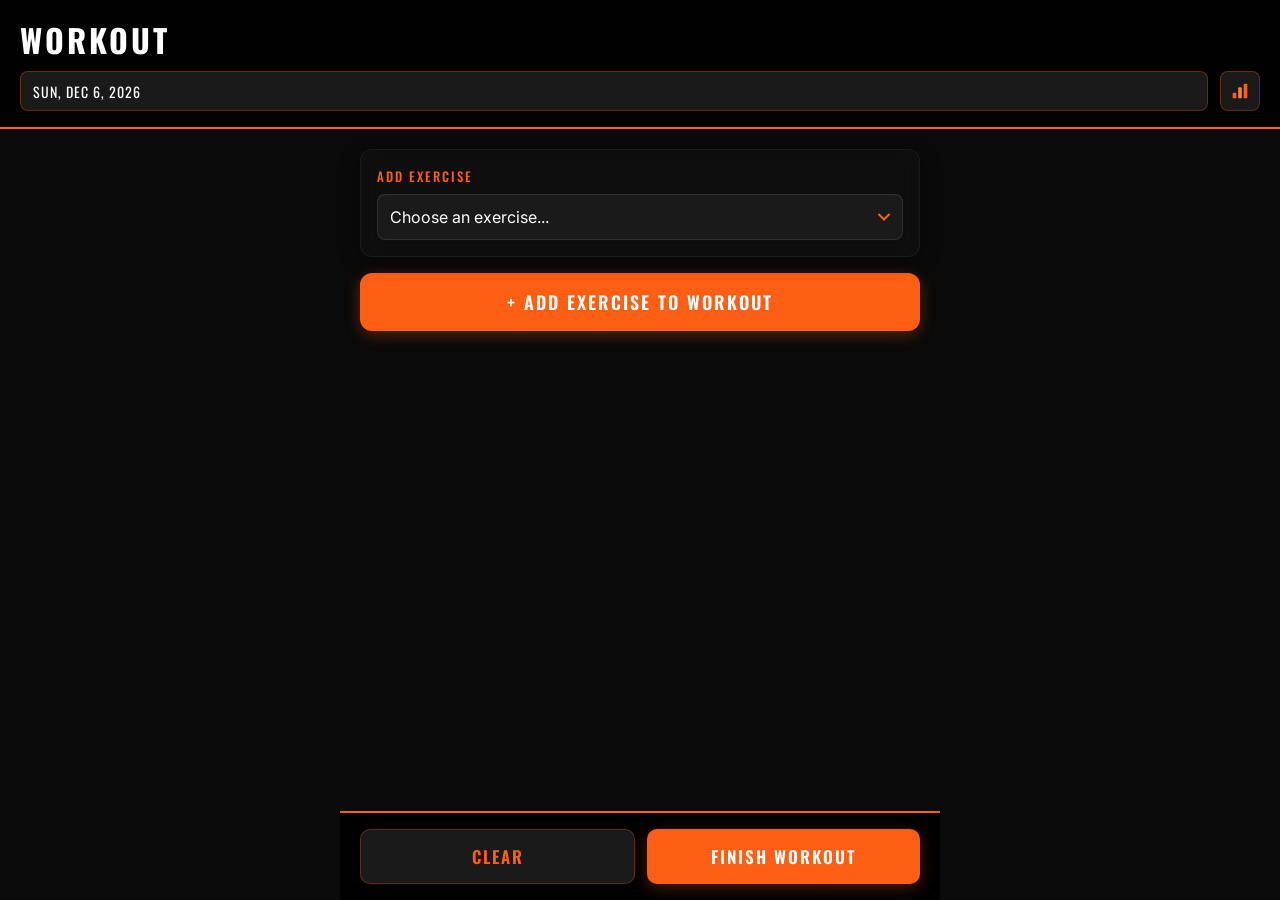
==== index.html @ 22c44fa8 "Add index.html for GitHub Pages GitHub Pages requires an index.html at the root. Copy workout-tracke" ====
<!DOCTYPE html>

<html lang="en">
<head>
    <meta charset="UTF-8">
    <meta name="viewport" content="width=device-width, initial-scale=1.0">
    <title>Workout Tracker</title>
    <link rel="preconnect" href="https://fonts.googleapis.com">
    <link rel="preconnect" href="https://fonts.gstatic.com" crossorigin>
    <link href="https://fonts.googleapis.com/css2?family=Oswald:wght@300;400;500;600;700&family=Inter:wght@400;500;600&display=swap" rel="stylesheet">
    <style>
        * {
            margin: 0;
            padding: 0;
            box-sizing: border-box;
        }

        body {
            font-family: 'Inter', -apple-system, BlinkMacSystemFont, 'Segoe UI', Roboto, Helvetica, Arial, sans-serif;
            background: #0a0a0a;
            color: #ffffff;
            padding: 0;
            -webkit-font-smoothing: antialiased;
            overflow-x: hidden;
            min-height: 100vh;
        }

        /* Blurred B&W gym background */
        body::before {
            content: '';
            position: fixed;
            top: -20px;
            left: -20px;
            right: -20px;
            bottom: -20px;
            background-image: url('https://images.unsplash.com/photo-1581009146145-b5ef050c2e1e?w=1200&q=80');
            background-size: cover;
            background-position: center;
            filter: grayscale(100%) blur(12px) brightness(0.35);
            z-index: -1;
            transform: scale(1.05);
        }

        .header {
            background: rgba(0, 0, 0, 0.85);
            padding: 16px 20px;
            border-bottom: 2px solid #FF5F15;
            position: sticky;
            top: 0;
            z-index: 100;
            backdrop-filter: blur(20px);
            -webkit-backdrop-filter: blur(20px);
        }

        .header h1 {
            font-family: 'Oswald', sans-serif;
            font-size: 32px;
            font-weight: 700;
            margin-bottom: 8px;
            text-transform: uppercase;
            letter-spacing: 3px;
            color: #ffffff;
        }

        .header-bottom {
            display: flex;
            justify-content: space-between;
            align-items: center;
            gap: 12px;
        }

        .date-selector {
            flex: 1;
            padding: 0;
            background: #1a1a1a;
            border: 1px solid rgba(255, 95, 21, 0.3);
            border-radius: 8px;
            position: relative;
            height: 40px;
            display: flex;
            align-items: center;
        }

        .history-icon-btn {
            background: #1a1a1a;
            border: 1px solid rgba(255, 95, 21, 0.3);
            border-radius: 8px;
            width: 40px;
            height: 40px;
            cursor: pointer;
            display: flex;
            align-items: center;
            justify-content: center;
            padding: 0;
            flex-shrink: 0;
            transition: all 0.2s ease;
        }

        .history-icon-btn:active {
            background: #FF5F15;
            border-color: #FF5F15;
        }

        .history-icon-btn svg {
            width: 22px;
            height: 22px;
        }

        .date-input-wrapper {
            display: flex;
            align-items: center;
            gap: 8px;
            width: 100%;
            height: 100%;
            cursor: pointer;
            padding: 0 12px;
        }

        .date-input-wrapper input[type="date"] {
            position: absolute;
            top: 0;
            left: 0;
            width: 100%;
            height: 100%;
            opacity: 0;
            cursor: pointer;
        }

        .date-icon {
            font-size: 18px;
        }

        .date-text {
            font-family: 'Oswald', sans-serif;
            font-size: 14px;
            color: #ffffff;
            font-weight: 400;
            letter-spacing: 1px;
            text-transform: uppercase;
            flex: 1;
            white-space: nowrap;
            overflow: hidden;
            text-overflow: ellipsis;
        }

        .date {
            font-size: 15px;
            color: rgba(255, 255, 255, 0.5);
        }

        .container {
            max-width: 600px;
            margin: 0 auto;
            padding: 20px;
        }

        .exercise-selector {
            background: rgba(15, 15, 15, 0.9);
            border-radius: 12px;
            padding: 16px;
            margin-bottom: 16px;
            box-shadow: 0 4px 20px rgba(0, 0, 0, 0.4);
            border: 1px solid rgba(255, 255, 255, 0.06);
            backdrop-filter: blur(10px);
            -webkit-backdrop-filter: blur(10px);
        }

        .exercise-selector label {
            display: block;
            font-family: 'Oswald', sans-serif;
            font-size: 13px;
            font-weight: 500;
            color: #FF5F15;
            margin-bottom: 8px;
            text-transform: uppercase;
            letter-spacing: 2px;
        }

        .exercise-selector select {
            width: 100%;
            padding: 12px;
            font-size: 16px;
            font-family: 'Inter', sans-serif;
            border: 1px solid rgba(255, 255, 255, 0.1);
            border-radius: 8px;
            background: #1a1a1a;
            color: #ffffff;
            appearance: none;
            background-image: url("data:image/svg+xml,%3Csvg width='12' height='8' viewBox='0 0 12 8' fill='none' xmlns='http://www.w3.org/2000/svg'%3E%3Cpath d='M1 1.5L6 6.5L11 1.5' stroke='%23FF5F15' stroke-width='2' stroke-linecap='round'/%3E%3C/svg%3E");
            background-repeat: no-repeat;
            background-position: right 12px center;
            padding-right: 40px;
        }

        .exercise-selector select:focus {
            outline: none;
            border-color: #FF5F15;
        }

        .custom-exercise-input {
            display: none;
            margin-top: 12px;
        }

        .custom-exercise-input.active {
            display: block;
        }

        .custom-exercise-field {
            display: flex;
            gap: 8px;
        }

        .custom-exercise-field input {
            flex: 1;
            padding: 12px;
            font-size: 16px;
            font-family: 'Inter', sans-serif;
            border: 1px solid rgba(255, 255, 255, 0.1);
            border-radius: 8px;
            background: #1a1a1a;
            color: #ffffff;
        }

        .custom-exercise-field input::placeholder {
            color: rgba(255, 255, 255, 0.35);
        }

        .custom-exercise-field input:focus {
            outline: none;
            border-color: #FF5F15;
        }

        .add-custom-btn {
            background: #FF5F15;
            color: #ffffff;
            border: none;
            border-radius: 8px;
            padding: 12px 20px;
            font-family: 'Oswald', sans-serif;
            font-size: 15px;
            font-weight: 500;
            text-transform: uppercase;
            letter-spacing: 1px;
            cursor: pointer;
            white-space: nowrap;
            transition: all 0.2s ease;
        }

        .add-custom-btn:active {
            background: #e5500e;
        }

        .cancel-custom-btn {
            background: #1a1a1a;
            color: rgba(255, 255, 255, 0.6);
            border: 1px solid rgba(255, 255, 255, 0.1);
            border-radius: 8px;
            padding: 12px 20px;
            font-family: 'Oswald', sans-serif;
            font-size: 15px;
            font-weight: 500;
            text-transform: uppercase;
            letter-spacing: 1px;
            cursor: pointer;
            white-space: nowrap;
        }

        .exercise-card {
            background: rgba(15, 15, 15, 0.9);
            border-radius: 12px;
            padding: 20px;
            margin-bottom: 12px;
            box-shadow: 0 4px 20px rgba(0, 0, 0, 0.4);
            border: 1px solid rgba(255, 255, 255, 0.06);
            backdrop-filter: blur(10px);
            -webkit-backdrop-filter: blur(10px);
        }

        .exercise-header {
            display: flex;
            justify-content: space-between;
            align-items: center;
            margin-bottom: 16px;
        }

        .exercise-name {
            font-family: 'Oswald', sans-serif;
            font-size: 22px;
            font-weight: 600;
            text-transform: uppercase;
            letter-spacing: 1px;
            color: #ffffff;
        }

        .remove-btn {
            background: #1a1a1a;
            color: #FF5F15;
            border: 1px solid #FF5F15;
            border-radius: 6px;
            padding: 6px 12px;
            font-family: 'Oswald', sans-serif;
            font-size: 13px;
            font-weight: 500;
            text-transform: uppercase;
            letter-spacing: 1px;
            cursor: pointer;
            transition: all 0.2s ease;
        }

        .remove-btn:active {
            background: #FF5F15;
            color: #ffffff;
        }

        .sets-container {
            margin-bottom: 16px;
        }

        .set-row {
            display: grid;
            grid-template-columns: 40px 80px 80px 40px;
            gap: 8px;
            align-items: center;
            margin-bottom: 8px;
            padding: 8px;
            background: rgba(26, 26, 26, 0.8);
            border-radius: 8px;
            border: 1px solid rgba(255, 255, 255, 0.04);
        }

        .set-number {
            font-family: 'Oswald', sans-serif;
            font-size: 16px;
            font-weight: 500;
            color: #FF5F15;
            text-align: center;
        }

        .input-group {
            display: flex;
            flex-direction: column;
        }

        .input-label {
            font-family: 'Oswald', sans-serif;
            font-size: 10px;
            color: rgba(255, 255, 255, 0.4);
            margin-bottom: 4px;
            text-transform: uppercase;
            letter-spacing: 1px;
        }

        .input-group input {
            padding: 6px 4px;
            font-size: 17px;
            font-family: 'Inter', sans-serif;
            font-weight: 500;
            border: 1px solid rgba(255, 255, 255, 0.1);
            border-radius: 6px;
            background: #1a1a1a;
            color: #ffffff;
            text-align: center;
            width: 100%;
            height: 36px;
        }

        .input-group input:focus {
            outline: none;
            border-color: #FF5F15;
            box-shadow: 0 0 0 2px rgba(255, 95, 21, 0.15);
        }

        .input-group input::placeholder {
            color: rgba(255, 255, 255, 0.2);
        }

        .delete-set {
            background: #1a1a1a;
            color: #FF5F15;
            border: 1px solid rgba(255, 95, 21, 0.3);
            border-radius: 6px;
            width: 32px;
            height: 32px;
            font-size: 18px;
            cursor: pointer;
            display: flex;
            align-items: center;
            justify-content: center;
            align-self: flex-end;
            margin-bottom: 2px;
            transition: all 0.2s ease;
        }

        .delete-set:active {
            background: #FF5F15;
            color: #ffffff;
        }

        .add-set-btn {
            background: #1a1a1a;
            color: #FF5F15;
            border: 1px solid #FF5F15;
            border-radius: 8px;
            padding: 12px;
            font-family: 'Oswald', sans-serif;
            font-size: 15px;
            font-weight: 500;
            text-transform: uppercase;
            letter-spacing: 1px;
            width: 100%;
            cursor: pointer;
            margin-top: 8px;
            transition: all 0.2s ease;
        }

        .add-set-btn:active {
            background: #FF5F15;
            color: #ffffff;
        }

        .add-exercise-btn {
            background: #FF5F15;
            color: #ffffff;
            border: none;
            border-radius: 12px;
            padding: 16px;
            font-family: 'Oswald', sans-serif;
            font-size: 18px;
            font-weight: 600;
            text-transform: uppercase;
            letter-spacing: 2px;
            width: 100%;
            cursor: pointer;
            margin-bottom: 20px;
            box-shadow: 0 4px 15px rgba(255, 95, 21, 0.3);
            transition: all 0.2s ease;
        }

        .add-exercise-btn:active {
            background: #e5500e;
            transform: scale(0.98);
        }

        .empty-state {
            text-align: center;
            padding: 60px 20px;
            color: rgba(255, 255, 255, 0.4);
        }

        .empty-state-icon {
            font-size: 48px;
            margin-bottom: 16px;
        }

        .empty-state-text {
            font-family: 'Oswald', sans-serif;
            font-size: 17px;
            text-transform: uppercase;
            letter-spacing: 1px;
        }

        .actions {
            position: fixed;
            bottom: 0;
            left: 0;
            right: 0;
            background: rgba(0, 0, 0, 0.9);
            padding: 16px 20px;
            border-top: 2px solid #FF5F15;
            display: flex;
            gap: 12px;
            backdrop-filter: blur(20px);
            -webkit-backdrop-filter: blur(20px);
        }

        .action-btn {
            flex: 1;
            padding: 14px;
            border: none;
            border-radius: 10px;
            font-family: 'Oswald', sans-serif;
            font-size: 17px;
            font-weight: 600;
            text-transform: uppercase;
            letter-spacing: 2px;
            cursor: pointer;
            transition: all 0.2s ease;
        }

        .finish-btn {
            background: #FF5F15;
            color: #ffffff;
            box-shadow: 0 4px 15px rgba(255, 95, 21, 0.3);
        }

        .finish-btn:active {
            background: #e5500e;
            transform: scale(0.98);
        }

        .clear-btn {
            background: #1a1a1a;
            color: #FF5F15;
            border: 1px solid rgba(255, 95, 21, 0.3);
        }

        .clear-btn:active {
            background: rgba(255, 95, 21, 0.1);
        }

        .content-wrapper {
            padding-bottom: 100px;
        }

        .modal-overlay {
            position: fixed;
            top: 0;
            left: 0;
            right: 0;
            bottom: 0;
            background: rgba(0, 0, 0, 0.92);
            display: none;
            align-items: center;
            justify-content: center;
            z-index: 2000;
            padding: 20px;
            backdrop-filter: blur(10px);
            -webkit-backdrop-filter: blur(10px);
        }

        .modal-overlay.active {
            display: flex;
        }

        .modal-content {
            background: #111111;
            border-radius: 16px;
            max-width: 500px;
            width: 100%;
            max-height: 80vh;
            overflow-y: auto;
            padding: 24px;
            border: 1px solid rgba(255, 95, 21, 0.2);
            box-shadow: 0 8px 40px rgba(0, 0, 0, 0.6);
        }

        .modal-header {
            display: flex;
            justify-content: space-between;
            align-items: center;
            margin-bottom: 20px;
        }

        .modal-title {
            font-family: 'Oswald', sans-serif;
            font-size: 26px;
            font-weight: 700;
            color: #ffffff;
            text-transform: uppercase;
            letter-spacing: 2px;
        }

        .modal-close {
            background: #1a1a1a;
            border: 1px solid rgba(255, 255, 255, 0.1);
            border-radius: 8px;
            width: 36px;
            height: 36px;
            font-size: 24px;
            cursor: pointer;
            color: rgba(255, 255, 255, 0.6);
            transition: all 0.2s ease;
        }

        .modal-close:active {
            background: #FF5F15;
            color: #ffffff;
            border-color: #FF5F15;
        }

        .history-session {
            background: #1a1a1a;
            border-radius: 12px;
            padding: 16px;
            margin-bottom: 12px;
            border: 1px solid rgba(255, 255, 255, 0.04);
        }

        .history-date {
            font-family: 'Oswald', sans-serif;
            font-size: 17px;
            font-weight: 600;
            color: #ffffff;
            text-transform: uppercase;
            letter-spacing: 1px;
            margin-bottom: 12px;
        }

        .history-exercise {
            margin-bottom: 12px;
            padding-bottom: 12px;
            border-bottom: 1px solid rgba(255, 255, 255, 0.06);
        }

        .history-exercise:last-child {
            border-bottom: none;
            margin-bottom: 0;
            padding-bottom: 0;
        }

        .history-exercise-name {
            font-family: 'Oswald', sans-serif;
            font-size: 15px;
            font-weight: 500;
            color: #FF5F15;
            text-transform: uppercase;
            letter-spacing: 1px;
            margin-bottom: 8px;
        }

        .history-sets {
            font-size: 14px;
            color: rgba(255, 255, 255, 0.5);
            line-height: 1.6;
        }

        .history-empty {
            text-align: center;
            padding: 40px 20px;
            color: rgba(255, 255, 255, 0.4);
            font-family: 'Oswald', sans-serif;
            text-transform: uppercase;
            letter-spacing: 1px;
        }

        .load-workout-btn {
            background: #1a1a1a;
            color: #FF5F15;
            border: 1px solid #FF5F15;
            border-radius: 8px;
            padding: 10px 16px;
            font-family: 'Oswald', sans-serif;
            font-size: 14px;
            font-weight: 500;
            text-transform: uppercase;
            letter-spacing: 1px;
            cursor: pointer;
            margin-top: 12px;
            transition: all 0.2s ease;
        }

        .load-workout-btn:active {
            background: #FF5F15;
            color: #ffffff;
        }

        .history-tabs {
            display: flex;
            gap: 8px;
            margin-bottom: 20px;
            border-bottom: 2px solid rgba(255, 255, 255, 0.06);
        }

        .history-tab {
            flex: 1;
            padding: 12px;
            background: none;
            border: none;
            border-bottom: 3px solid transparent;
            font-family: 'Oswald', sans-serif;
            font-size: 15px;
            font-weight: 500;
            text-transform: uppercase;
            letter-spacing: 1px;
            color: rgba(255, 255, 255, 0.4);
            cursor: pointer;
            margin-bottom: -2px;
            transition: all 0.2s ease;
        }

        .history-tab.active {
            color: #FF5F15;
            border-bottom-color: #FF5F15;
        }

        .graph-container {
            margin-bottom: 24px;
        }

        .graph-title {
            font-family: 'Oswald', sans-serif;
            font-size: 18px;
            font-weight: 600;
            color: #ffffff;
            text-transform: uppercase;
            letter-spacing: 1px;
            margin-bottom: 16px;
        }

        .graph-canvas {
            background: #1a1a1a;
            border-radius: 12px;
            padding: 16px;
            margin-bottom: 12px;
            border: 1px solid rgba(255, 255, 255, 0.04);
        }

        .graph-stats {
            display: grid;
            grid-template-columns: repeat(3, 1fr);
            gap: 8px;
            font-size: 13px;
        }

        .graph-stat {
            background: #1a1a1a;
            padding: 8px;
            border-radius: 8px;
            text-align: center;
            border: 1px solid rgba(255, 255, 255, 0.04);
        }

        .graph-stat-label {
            font-family: 'Oswald', sans-serif;
            color: rgba(255, 255, 255, 0.4);
            font-size: 11px;
            text-transform: uppercase;
            letter-spacing: 1px;
            margin-bottom: 4px;
        }

        .graph-stat-value {
            color: #FF5F15;
            font-family: 'Oswald', sans-serif;
            font-size: 18px;
            font-weight: 600;
        }

        .timer-controls {
            display: flex;
            gap: 8px;
            margin-top: 12px;
            padding-top: 12px;
            border-top: 1px solid rgba(255, 255, 255, 0.06);
        }

        .timer-btn {
            flex: 1;
            padding: 10px;
            border: 1px solid rgba(255, 95, 21, 0.4);
            background: #1a1a1a;
            color: #FF5F15;
            border-radius: 8px;
            font-family: 'Oswald', sans-serif;
            font-size: 14px;
            font-weight: 500;
            text-transform: uppercase;
            letter-spacing: 1px;
            cursor: pointer;
            transition: all 0.2s ease;
        }

        .timer-btn:active {
            background: #FF5F15;
            color: #ffffff;
        }

        .timer-overlay {
            position: fixed;
            top: 0;
            left: 0;
            right: 0;
            bottom: 0;
            background: rgba(0, 0, 0, 0.95);
            display: none;
            align-items: center;
            justify-content: center;
            z-index: 1000;
        }

        .timer-overlay.active {
            display: flex;
        }

        .timer-content {
            text-align: center;
            color: #ffffff;
        }

        .timer-display {
            font-family: 'Oswald', sans-serif;
            font-size: 96px;
            font-weight: 300;
            margin-bottom: 24px;
            font-variant-numeric: tabular-nums;
            color: #FF5F15;
            text-shadow: 0 0 40px rgba(255, 95, 21, 0.3);
        }

        .timer-label {
            font-family: 'Oswald', sans-serif;
            font-size: 17px;
            color: rgba(255, 255, 255, 0.4);
            text-transform: uppercase;
            letter-spacing: 3px;
            margin-bottom: 32px;
        }

        .timer-actions {
            display: flex;
            gap: 12px;
            justify-content: center;
        }

        .timer-action-btn {
            padding: 14px 32px;
            border: none;
            border-radius: 10px;
            font-family: 'Oswald', sans-serif;
            font-size: 17px;
            font-weight: 600;
            text-transform: uppercase;
            letter-spacing: 2px;
            cursor: pointer;
            transition: all 0.2s ease;
        }

        .timer-cancel {
            background: #1a1a1a;
            color: #ffffff;
            border: 1px solid rgba(255, 255, 255, 0.1);
        }

        .timer-add {
            background: #FF5F15;
            color: #ffffff;
        }

        @media (min-width: 600px) {
            .actions {
                max-width: 600px;
                left: 50%;
                transform: translateX(-50%);
            }
        }
    </style>
</head>
<body>
    <div class="header">
        <h1>Workout</h1>
        <div class="header-bottom">
            <div class="date-selector">
                <div class="date-input-wrapper">
                    <span class="date-text" id="selectedDate"></span>
                    <input type="date" id="datePicker">
                </div>
            </div>
            <button class="history-icon-btn" id="historyBtn">
                <svg viewBox="0 0 24 24" fill="none" xmlns="http://www.w3.org/2000/svg">
                    <rect x="4" y="14" width="4" height="6" rx="1" fill="#FF5F15"/>
                    <rect x="10" y="8" width="4" height="12" rx="1" fill="#FF7A3D"/>
                    <rect x="16" y="4" width="4" height="16" rx="1" fill="#FF5F15"/>
                </svg>
            </button>
        </div>
    </div>

    <div class="content-wrapper">
        <div class="container">
            <div class="exercise-selector">
                <label for="exerciseSelect">Add Exercise</label>
                <select id="exerciseSelect">
                    <option value="">Choose an exercise...</option>
                    <option value="Bench Press">Bench Press</option>
                    <option value="Incline DB Press">Incline DB Press</option>
                    <option value="Lateral DB Raise">Lateral DB Raise</option>
                    <option value="Front DB Raise">Front DB Raise</option>
                    <option value="Shoulder DB Press">Shoulder DB Press</option>
                    <option value="Front Barbell Raise">Front Barbell Raise</option>
                    <option value="Tricep Push Down">Tricep Push Down</option>
                    <option value="Tricep Extension">Tricep Extension</option>
                    <option value="__custom__">+ Add Custom Exercise</option>
                </select>
                <div class="custom-exercise-input" id="customExerciseInput">
                    <div class="custom-exercise-field">
                        <input type="text" id="customExerciseName" placeholder="Enter exercise name...">
                        <button class="add-custom-btn" id="addCustomBtn">Add</button>
                        <button class="cancel-custom-btn" id="cancelCustomBtn">Cancel</button>
                    </div>
                </div>
            </div>

            <button class="add-exercise-btn" id="addExerciseBtn">+ Add Exercise to Workout</button>

            <div id="workoutContainer"></div>

            <div id="emptyState" class="empty-state" style="display: none;">
            </div>
        </div>
    </div>

    <div class="actions">
        <button class="action-btn clear-btn" id="clearBtn">Clear</button>
        <button class="action-btn finish-btn" id="finishBtn">Finish Workout</button>
    </div>

    <div class="timer-overlay" id="timerOverlay">
        <div class="timer-content">
            <div class="timer-display" id="timerDisplay">2:00</div>
            <div class="timer-label">Rest Timer</div>
            <div class="timer-actions">
                <button class="timer-action-btn timer-cancel" id="timerCancel">Cancel</button>
                <button class="timer-action-btn timer-add" id="timerAdd30">+30s</button>
            </div>
        </div>
    </div>

    <div class="modal-overlay" id="historyModal">
        <div class="modal-content">
            <div class="modal-header">
                <div class="modal-title">History</div>
                <button class="modal-close" id="historyClose">&times;</button>
            </div>
            <div class="history-tabs">
                <button class="history-tab active" id="sessionsTab">Sessions</button>
                <button class="history-tab" id="graphsTab">Progress</button>
            </div>
            <div id="historyContent"></div>
            <div id="graphsContent" style="display: none;"></div>
        </div>
    </div>

<script>
    // Initialize app
    let currentWorkout = [];
    let exerciseCounter = 0;
    let selectedWorkoutDate = new Date();

    // Set current date
    function updateDateDisplay() {
        const dateText = selectedWorkoutDate.toLocaleDateString('en-US', {
            weekday: 'short',
            month: 'short',
            day: 'numeric',
            year: 'numeric'
        });
        document.getElementById('selectedDate').textContent = dateText;
    }

    updateDateDisplay();

    // Date picker functionality
    const datePicker = document.getElementById('datePicker');

    // Set initial value
    const year = selectedWorkoutDate.getFullYear();
    const month = String(selectedWorkoutDate.getMonth() + 1).padStart(2, '0');
    const day = String(selectedWorkoutDate.getDate()).padStart(2, '0');
    datePicker.value = `${year}-${month}-${day}`;

    datePicker.addEventListener('change', (e) => {
        if (e.target.value) {
            selectedWorkoutDate = new Date(e.target.value + 'T12:00:00');
            updateDateDisplay();
        }
    });

    // Custom exercise functionality
    const exerciseSelect = document.getElementById('exerciseSelect');
    const customExerciseInput = document.getElementById('customExerciseInput');
    const customExerciseName = document.getElementById('customExerciseName');
    const addCustomBtn = document.getElementById('addCustomBtn');
    const cancelCustomBtn = document.getElementById('cancelCustomBtn');

    exerciseSelect.addEventListener('change', (e) => {
        if (e.target.value === '__custom__') {
            customExerciseInput.classList.add('active');
            customExerciseName.focus();
            e.target.value = '';
        }
    });

    addCustomBtn.addEventListener('click', async () => {
        const name = customExerciseName.value.trim();

        if (!name) {
            alert('Please enter an exercise name');
            return;
        }

        const added = await addCustomExercise(name);

        if (!added) {
            alert('This exercise already exists!');
            return;
        }

        await populateExerciseDropdown();

        // Reset input
        customExerciseName.value = '';
        customExerciseInput.classList.remove('active');

        // Automatically add this exercise to the workout
        const previousData = await loadPreviousWorkoutData();
        const previousExercise = previousData[name];

        const exercise = {
            id: exerciseCounter++,
            name: name,
            sets: []
        };

        // Load ALL sets from previous workout if available
        if (previousExercise && previousExercise.length > 0) {
            // Copy all previous sets
            exercise.sets = previousExercise.map(set => ({
                weight: set.weight || '',
                reps: set.reps || ''
            }));
        } else {
            // No previous data, add one empty set
            exercise.sets.push({ weight: '', reps: '' });
        }

        currentWorkout.push(exercise);
        renderWorkout();

        alert(`"${name}" added to your workout!`);
    });

    cancelCustomBtn.addEventListener('click', () => {
        customExerciseName.value = '';
        customExerciseInput.classList.remove('active');
    });

    // Allow Enter key to add custom exercise
    customExerciseName.addEventListener('keypress', (e) => {
        if (e.key === 'Enter') {
            addCustomBtn.click();
        }
    });

    // Initialize exercise dropdown with custom exercises
    populateExerciseDropdown();

    // Storage wrapper - use window.storage if available, otherwise localStorage
    const storage = {
        async get(key) {
            try {
                if (window.storage) {
                    return await window.storage.get(key);
                } else {
                    // Fallback to localStorage
                    const value = localStorage.getItem(key);
                    return value ? { key, value } : null;
                }
            } catch (error) {
                console.error('Storage get error:', error);
                return null;
            }
        },
        async set(key, value) {
            try {
                if (window.storage) {
                    return await window.storage.set(key, value);
                } else {
                    // Fallback to localStorage
                    localStorage.setItem(key, value);
                    return { key, value };
                }
            } catch (error) {
                console.error('Storage set error:', error);
                return null;
            }
        }
    };

    // Load previous workout data on startup
    async function loadPreviousWorkoutData() {
        try {
            const result = await storage.get('last-workout');
            return result ? JSON.parse(result.value) : {};
        } catch (error) {
            return {};
        }
    }

    // Save workout data
    async function saveWorkoutData(workoutData) {
        try {
            await storage.set('last-workout', JSON.stringify(workoutData));
        } catch (error) {
            console.error('Failed to save workout data:', error);
        }
    }

    // Save to history
    async function saveToHistory(workoutData) {
        try {
            // Get existing history
            let history = [];
            try {
                const result = await storage.get('workout-history');
                history = result ? JSON.parse(result.value) : [];
            } catch (error) {
                history = [];
            }

            // Add new session with selected date
            const session = {
                date: selectedWorkoutDate.toISOString(),
                exercises: workoutData
            };

            history.unshift(session); // Add to beginning

            // Sort by date (newest first)
            history.sort((a, b) => new Date(b.date) - new Date(a.date));

            // Keep only last 50 sessions
            if (history.length > 50) {
                history = history.slice(0, 50);
            }

            await storage.set('workout-history', JSON.stringify(history));
        } catch (error) {
            console.error('Failed to save history:', error);
        }
    }

    // Load history
    async function loadHistory() {
        try {
            const result = await storage.get('workout-history');
            return result ? JSON.parse(result.value) : [];
        } catch (error) {
            return [];
        }
    }

    // Load custom exercises
    async function loadCustomExercises() {
        try {
            const result = await storage.get('custom-exercises');
            return result ? JSON.parse(result.value) : [];
        } catch (error) {
            return [];
        }
    }

    // Save custom exercises
    async function saveCustomExercises(exercises) {
        try {
            await storage.set('custom-exercises', JSON.stringify(exercises));
        } catch (error) {
            console.error('Failed to save custom exercises:', error);
        }
    }

    // Add custom exercise to list
    async function addCustomExercise(name) {
        const customExercises = await loadCustomExercises();

        // Check if already exists
        if (customExercises.includes(name)) {
            return false;
        }

        customExercises.push(name);
        await saveCustomExercises(customExercises);
        return true;
    }

    // Populate exercise dropdown with custom exercises
    async function populateExerciseDropdown() {
        const select = document.getElementById('exerciseSelect');
        const customExercises = await loadCustomExercises();

        // Remove old custom exercises from dropdown
        const options = Array.from(select.options);
        options.forEach(option => {
            if (option.dataset.custom === 'true') {
                option.remove();
            }
        });

        // Add custom exercises before the "Add Custom" option
        const addCustomOption = select.querySelector('option[value="__custom__"]');
        customExercises.forEach(exercise => {
            const option = document.createElement('option');
            option.value = exercise;
            option.textContent = exercise;
            option.dataset.custom = 'true';
            select.insertBefore(option, addCustomOption);
        });
    }

    // Add exercise to workout
    document.getElementById('addExerciseBtn').addEventListener('click', async () => {
        const select = document.getElementById('exerciseSelect');
        const exerciseName = select.value;

        if (!exerciseName) {
            return;
        }

        // Get previous workout data
        const previousData = await loadPreviousWorkoutData();
        const previousExercise = previousData[exerciseName];

        const exercise = {
            id: exerciseCounter++,
            name: exerciseName,
            sets: []
        };

        // Load ALL sets from previous workout if available
        if (previousExercise && previousExercise.length > 0) {
            // Copy all previous sets
            exercise.sets = previousExercise.map(set => ({
                weight: set.weight || '',
                reps: set.reps || ''
            }));
        } else {
            // No previous data, add one empty set
            exercise.sets.push({ weight: '', reps: '' });
        }

        currentWorkout.push(exercise);
        renderWorkout();
        select.value = '';
    });

    // Render workout
    function renderWorkout() {
        const container = document.getElementById('workoutContainer');
        const emptyState = document.getElementById('emptyState');

        if (currentWorkout.length === 0) {
            container.innerHTML = '';
            emptyState.style.display = 'block';
            return;
        }

        emptyState.style.display = 'none';
        container.innerHTML = currentWorkout.map(exercise => `
            <div class="exercise-card">
                <div class="exercise-header">
                    <div class="exercise-name">${exercise.name}</div>
                    <button class="remove-btn" onclick="removeExercise(${exercise.id})">Remove</button>
                </div>
                <div class="sets-container">
                    ${exercise.sets.map((set, index) => `
                        <div class="set-row">
                            <div class="set-number">${index + 1}</div>
                            <div class="input-group">
                                <label class="input-label">Weight (kg)</label>
                                <input type="number"
                                       value="${set.weight}"
                                       onchange="updateSet(${exercise.id}, ${index}, 'weight', this.value)"
                                       placeholder="0">
                            </div>
                            <div class="input-group">
                                <label class="input-label">Reps</label>
                                <input type="number"
                                       value="${set.reps}"
                                       onchange="updateSet(${exercise.id}, ${index}, 'reps', this.value)"
                                       placeholder="0">
                            </div>
                            <button class="delete-set" onclick="deleteSet(${exercise.id}, ${index})">&times;</button>
                        </div>
                    `).join('')}
                </div>
                <div class="timer-controls">
                    <button class="timer-btn" onclick="startTimer(120)">2 Min Rest</button>
                    <button class="timer-btn" onclick="startTimer(180)">3 Min Rest</button>
                </div>
                <button class="add-set-btn" onclick="addSet(${exercise.id})">+ Add Set</button>
            </div>
        `).join('');
    }

    // Add set to exercise
    async function addSet(exerciseId) {
        const exercise = currentWorkout.find(e => e.id === exerciseId);
        if (exercise) {
            const previousData = await loadPreviousWorkoutData();
            const previousExercise = previousData[exercise.name];

            // Use the last set's data as template
            let template = { weight: '', reps: '' };
            if (exercise.sets.length > 0) {
                const lastSet = exercise.sets[exercise.sets.length - 1];
                template = { weight: lastSet.weight || '', reps: lastSet.reps || '' };
            } else if (previousExercise && previousExercise.length > 0) {
                const lastSet = previousExercise[previousExercise.length - 1];
                template = { weight: lastSet.weight || '', reps: lastSet.reps || '' };
            }

            exercise.sets.push(template);
            renderWorkout();
        }
    }

    // Update set
    window.updateSet = function(exerciseId, setIndex, field, value) {
        const exercise = currentWorkout.find(e => e.id === exerciseId);
        if (exercise && exercise.sets[setIndex]) {
            exercise.sets[setIndex][field] = value;
        }
    };

    // Delete set
    window.deleteSet = function(exerciseId, setIndex) {
        const exercise = currentWorkout.find(e => e.id === exerciseId);
        if (exercise) {
            exercise.sets.splice(setIndex, 1);
            renderWorkout();
        }
    };

    // Remove exercise
    window.removeExercise = function(exerciseId) {
        currentWorkout = currentWorkout.filter(e => e.id !== exerciseId);
        renderWorkout();
    };

    // Clear workout
    document.getElementById('clearBtn').addEventListener('click', () => {
        if (currentWorkout.length > 0 && confirm('Clear all exercises from this workout?')) {
            currentWorkout = [];
            renderWorkout();
        }
    });

    // Finish workout
    document.getElementById('finishBtn').addEventListener('click', async () => {
        if (currentWorkout.length === 0) {
            alert('Add some exercises first!');
            return;
        }

        // Prepare workout data for storage
        const workoutData = {};
        currentWorkout.forEach(exercise => {
            workoutData[exercise.name] = exercise.sets.filter(set =>
                set.weight !== '' || set.reps !== ''
            );
        });

        // Check if we have data to save
        if (Object.keys(workoutData).length === 0) {
            alert('Please enter weight and reps for at least one set!');
            return;
        }

        try {
            // Save to last workout (for pre-filling next time)
            await saveWorkoutData(workoutData);

            // Save to history
            await saveToHistory(workoutData);

            alert('Workout saved! Your sets and reps will be pre-filled next time.');
            currentWorkout = [];

            // Reset date to today
            selectedWorkoutDate = new Date();
            updateDateDisplay();

            renderWorkout();
        } catch (error) {
            console.error('Failed to save workout:', error);
            alert('Failed to save workout. Please try again.');
        }
    });

    // Make addSet available globally
    window.addSet = addSet;

    // History modal
    document.getElementById('historyBtn').addEventListener('click', async () => {
        await showHistorySessions();
        document.getElementById('historyModal').classList.add('active');
    });

    // Tab switching
    document.getElementById('sessionsTab').addEventListener('click', async () => {
        document.getElementById('sessionsTab').classList.add('active');
        document.getElementById('graphsTab').classList.remove('active');
        document.getElementById('historyContent').style.display = 'block';
        document.getElementById('graphsContent').style.display = 'none';
    });

    document.getElementById('graphsTab').addEventListener('click', async () => {
        document.getElementById('graphsTab').classList.add('active');
        document.getElementById('sessionsTab').classList.remove('active');
        document.getElementById('historyContent').style.display = 'none';
        document.getElementById('graphsContent').style.display = 'block';
        await showProgressGraphs();
    });

    async function showHistorySessions() {
        const history = await loadHistory();
        const content = document.getElementById('historyContent');

        if (history.length === 0) {
            content.innerHTML = '<div class="history-empty">No workout history yet. Complete a workout to see it here!</div>';
        } else {
            content.innerHTML = history.map((session, sessionIndex) => {
                const date = new Date(session.date);
                const dateStr = date.toLocaleDateString('en-US', {
                    weekday: 'short',
                    year: 'numeric',
                    month: 'short',
                    day: 'numeric'
                });
                const timeStr = date.toLocaleTimeString('en-US', {
                    hour: '2-digit',
                    minute: '2-digit'
                });

                const exercisesHtml = Object.entries(session.exercises).map(([name, sets]) => `
                    <div class="history-exercise">
                        <div class="history-exercise-name">${name}</div>
                        <div class="history-sets">
                            ${sets.map((set, i) => `Set ${i + 1}: ${set.weight}kg &times; ${set.reps} reps`).join('<br>')}
                        </div>
                    </div>
                `).join('');

                return `
                    <div class="history-session">
                        <div class="history-date">${dateStr} at ${timeStr}</div>
                        ${exercisesHtml}
                        <button class="load-workout-btn" onclick="loadWorkoutFromHistory(${sessionIndex})">Load This Workout</button>
                    </div>
                `;
            }).join('');
        }
    }

    async function showProgressGraphs() {
        const history = await loadHistory();
        const graphsContent = document.getElementById('graphsContent');

        if (history.length === 0) {
            graphsContent.innerHTML = '<div class="history-empty">No workout history yet. Complete workouts to see progress graphs!</div>';
            return;
        }

        // Organize data by exercise
        const exerciseData = {};

        history.forEach(session => {
            Object.entries(session.exercises).forEach(([name, sets]) => {
                if (!exerciseData[name]) {
                    exerciseData[name] = [];
                }

                const weights = sets.map(s => parseFloat(s.weight) || 0).filter(w => w > 0);
                const totalReps = sets.reduce((sum, s) => sum + (parseFloat(s.reps) || 0), 0);

                if (weights.length > 0) {
                    exerciseData[name].push({
                        date: new Date(session.date),
                        minWeight: Math.min(...weights),
                        maxWeight: Math.max(...weights),
                        totalReps: totalReps
                    });
                }
            });
        });

        // Generate graphs for each exercise
        let graphsHtml = '';

        Object.entries(exerciseData).forEach(([exerciseName, data]) => {
            // Sort by date
            data.sort((a, b) => a.date - b.date);

            // Get last 10 sessions for this exercise
            const recentData = data.slice(-10);

            if (recentData.length === 0) return;

            const maxWeight = Math.max(...recentData.map(d => d.maxWeight));
            const minWeight = Math.min(...recentData.map(d => d.minWeight));
            const avgReps = Math.round(recentData.reduce((sum, d) => sum + d.totalReps, 0) / recentData.length);
            const totalSessions = recentData.length;

            // Create simple bar chart visualization with neon orange bars
            const chartBars = recentData.map((d, i) => {
                const dateLabel = d.date.toLocaleDateString('en-US', { month: 'short', day: 'numeric' });
                const heightPercent = (d.maxWeight / maxWeight) * 100;
                return `
                    <div style="flex: 1; display: flex; flex-direction: column; align-items: center; gap: 4px;">
                        <div style="font-size: 11px; font-family: 'Oswald', sans-serif; color: rgba(255,255,255,0.5);">${d.maxWeight}kg</div>
                        <div style="width: 100%; background: linear-gradient(180deg, #FF5F15 0%, #CC4B11 100%); border-radius: 4px 4px 0 0; height: ${heightPercent}px; min-height: 20px; box-shadow: 0 0 10px rgba(255, 95, 21, 0.3);"></div>
                        <div style="font-size: 10px; font-family: 'Oswald', sans-serif; color: rgba(255,255,255,0.35); transform: rotate(-45deg); margin-top: 8px; letter-spacing: 0.5px;">${dateLabel}</div>
                    </div>
                `;
            }).join('');

            graphsHtml += `
                <div class="graph-container">
                    <div class="graph-title">${exerciseName}</div>
                    <div class="graph-canvas">
                        <div style="display: flex; align-items: flex-end; gap: 4px; height: 150px; padding: 10px 0;">
                            ${chartBars}
                        </div>
                    </div>
                    <div class="graph-stats">
                        <div class="graph-stat">
                            <div class="graph-stat-label">Min Weight</div>
                            <div class="graph-stat-value">${minWeight}kg</div>
                        </div>
                        <div class="graph-stat">
                            <div class="graph-stat-label">Max Weight</div>
                            <div class="graph-stat-value">${maxWeight}kg</div>
                        </div>
                        <div class="graph-stat">
                            <div class="graph-stat-label">Avg Reps</div>
                            <div class="graph-stat-value">${avgReps}</div>
                        </div>
                    </div>
                </div>
            `;
        });

        graphsContent.innerHTML = graphsHtml || '<div class="history-empty">No exercise data to display</div>';
    }

    document.getElementById('historyClose').addEventListener('click', () => {
        document.getElementById('historyModal').classList.remove('active');
    });

    // Load workout from history
    window.loadWorkoutFromHistory = async function(sessionIndex) {
        const history = await loadHistory();
        const session = history[sessionIndex];

        if (!session) return;

        // Clear current workout
        currentWorkout = [];

        // Load exercises from history
        Object.entries(session.exercises).forEach(([name, sets]) => {
            const exercise = {
                id: exerciseCounter++,
                name: name,
                sets: sets.map(set => ({
                    weight: set.weight || '',
                    reps: set.reps || ''
                }))
            };
            currentWorkout.push(exercise);
        });

        renderWorkout();
        document.getElementById('historyModal').classList.remove('active');

        alert('Workout loaded! You can now modify and save it as a new session.');
    };

    // Timer functionality
    let timerInterval = null;
    let remainingSeconds = 0;

    window.startTimer = function(seconds) {
        remainingSeconds = seconds;
        const overlay = document.getElementById('timerOverlay');
        overlay.classList.add('active');
        updateTimerDisplay();

        // Clear any existing interval
        if (timerInterval) {
            clearInterval(timerInterval);
        }

        // Start countdown
        timerInterval = setInterval(() => {
            remainingSeconds--;
            updateTimerDisplay();

            if (remainingSeconds <= 0) {
                clearInterval(timerInterval);
                // Vibrate and play sound (if supported)
                if (navigator.vibrate) {
                    navigator.vibrate([200, 100, 200, 100, 200]);
                }
                // Auto-close after 3 seconds
                setTimeout(() => {
                    overlay.classList.remove('active');
                }, 3000);
            }
        }, 1000);
    };

    function updateTimerDisplay() {
        const minutes = Math.floor(remainingSeconds / 60);
        const seconds = remainingSeconds % 60;
        const display = `${minutes}:${seconds.toString().padStart(2, '0')}`;
        document.getElementById('timerDisplay').textContent = display;
    }

    // Timer cancel
    document.getElementById('timerCancel').addEventListener('click', () => {
        if (timerInterval) {
            clearInterval(timerInterval);
        }
        document.getElementById('timerOverlay').classList.remove('active');
    });

    // Timer add 30 seconds
    document.getElementById('timerAdd30').addEventListener('click', () => {
        remainingSeconds += 30;
        updateTimerDisplay();
    });

    // Initial render
    renderWorkout();
</script>

</body>
</html>
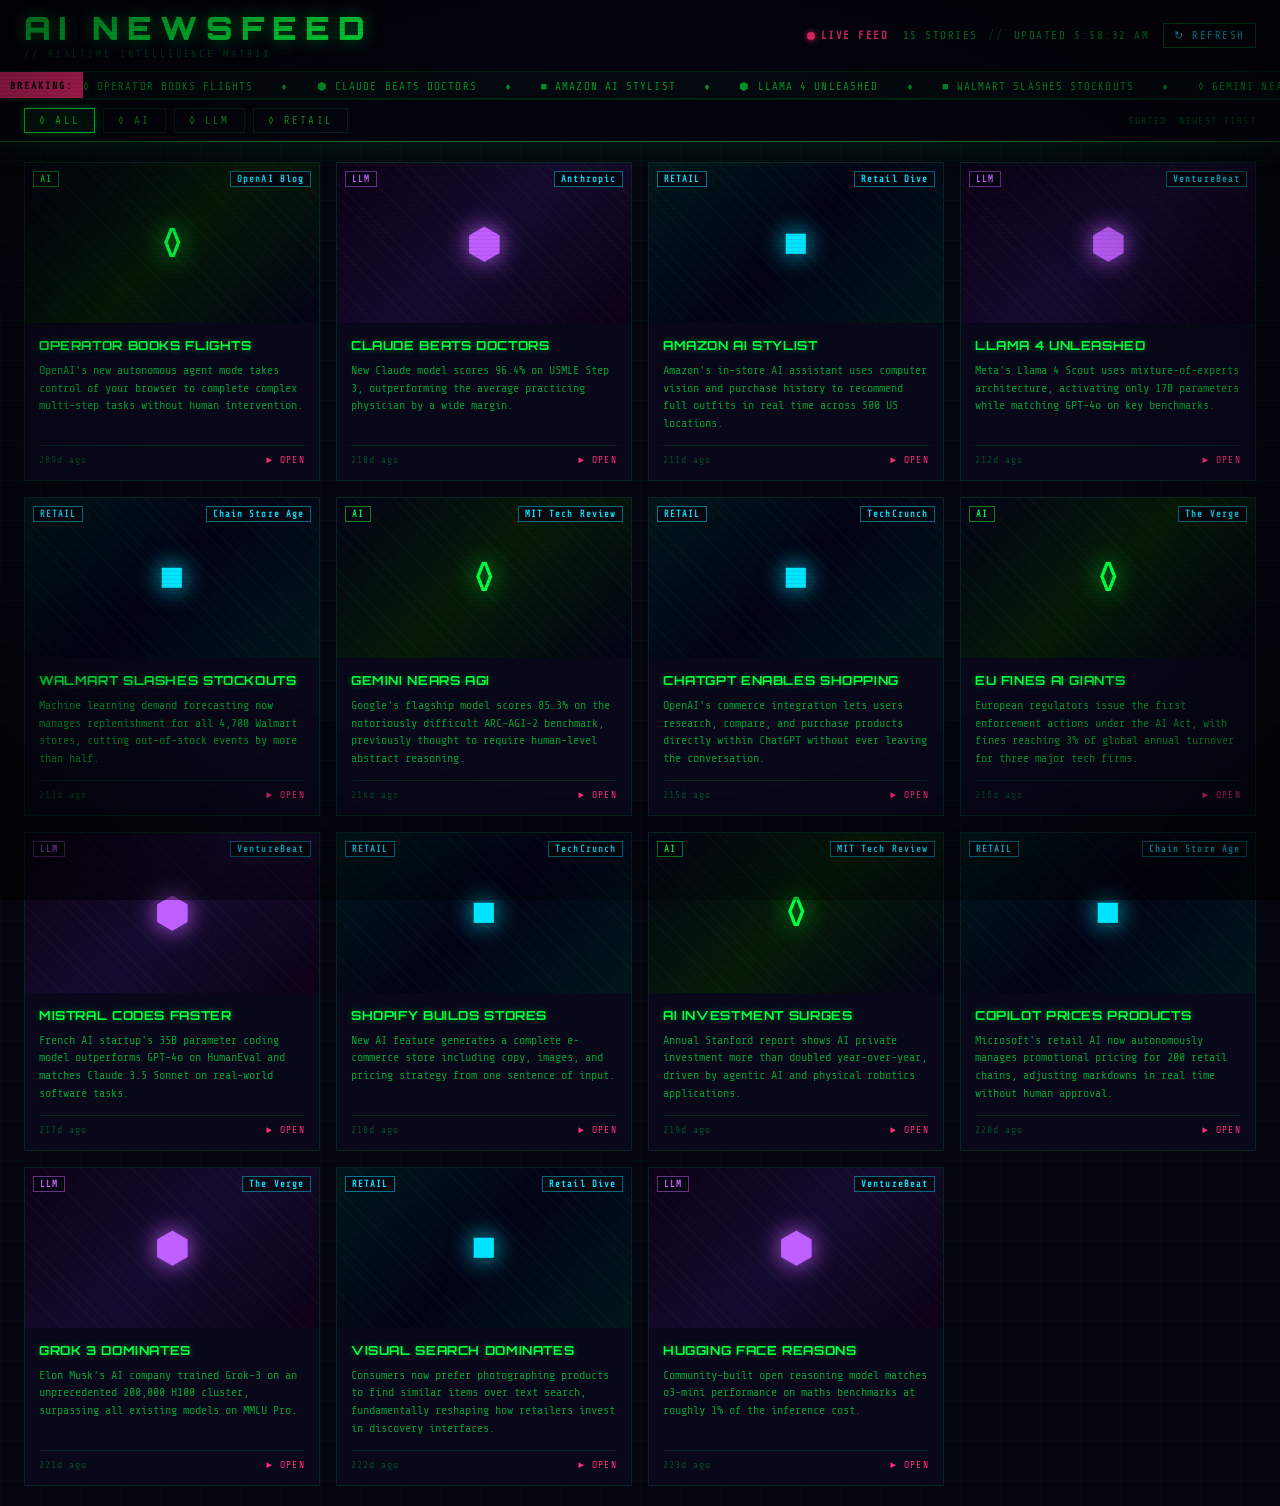
==== commit 0105398a: "Add cyberpunk AI Newsfeed app with live RSS feed and local backup Scrollable grid of AI/LLM/retail c" ====
--- a/index.html
+++ b/index.html
@@ -1,1629 +1,123 @@
 <!DOCTYPE html>
-
 <html lang="en">
 <head>
     <meta charset="UTF-8">
     <meta name="viewport" content="width=device-width, initial-scale=1.0">
-    <title>Workout Tracker</title>
+    <title>AI NEWSFEED // INTELLIGENCE MATRIX</title>
     <link rel="preconnect" href="https://fonts.googleapis.com">
     <link rel="preconnect" href="https://fonts.gstatic.com" crossorigin>
-    <link href="https://fonts.googleapis.com/css2?family=Oswald:wght@300;400;500;600;700&family=Inter:wght@400;500;600&display=swap" rel="stylesheet">
-    <style>
-        * {
-            margin: 0;
-            padding: 0;
-            box-sizing: border-box;
-        }
-
-        body {
-            font-family: 'Inter', -apple-system, BlinkMacSystemFont, 'Segoe UI', Roboto, Helvetica, Arial, sans-serif;
-            background: #0a0a0a;
-            color: #ffffff;
-            padding: 0;
-            -webkit-font-smoothing: antialiased;
-            overflow-x: hidden;
-            min-height: 100vh;
-        }
-
-        /* Blurred B&W gym background */
-        body::before {
-            content: '';
-            position: fixed;
-            top: -20px;
-            left: -20px;
-            right: -20px;
-            bottom: -20px;
-            background-image: url('https://images.unsplash.com/photo-1581009146145-b5ef050c2e1e?w=1200&q=80');
-            background-size: cover;
-            background-position: center;
-            filter: grayscale(100%) blur(12px) brightness(0.35);
-            z-index: -1;
-            transform: scale(1.05);
-        }
-
-        .header {
-            background: rgba(0, 0, 0, 0.85);
-            padding: 16px 20px;
-            border-bottom: 2px solid #FF5F15;
-            position: sticky;
-            top: 0;
-            z-index: 100;
-            backdrop-filter: blur(20px);
-            -webkit-backdrop-filter: blur(20px);
-        }
-
-        .header h1 {
-            font-family: 'Oswald', sans-serif;
-            font-size: 32px;
-            font-weight: 700;
-            margin-bottom: 8px;
-            text-transform: uppercase;
-            letter-spacing: 3px;
-            color: #ffffff;
-        }
-
-        .header-bottom {
-            display: flex;
-            justify-content: space-between;
-            align-items: center;
-            gap: 12px;
-        }
-
-        .date-selector {
-            flex: 1;
-            padding: 0;
-            background: #1a1a1a;
-            border: 1px solid rgba(255, 95, 21, 0.3);
-            border-radius: 8px;
-            position: relative;
-            height: 40px;
-            display: flex;
-            align-items: center;
-        }
-
-        .history-icon-btn {
-            background: #1a1a1a;
-            border: 1px solid rgba(255, 95, 21, 0.3);
-            border-radius: 8px;
-            width: 40px;
-            height: 40px;
-            cursor: pointer;
-            display: flex;
-            align-items: center;
-            justify-content: center;
-            padding: 0;
-            flex-shrink: 0;
-            transition: all 0.2s ease;
-        }
-
-        .history-icon-btn:active {
-            background: #FF5F15;
-            border-color: #FF5F15;
-        }
-
-        .history-icon-btn svg {
-            width: 22px;
-            height: 22px;
-        }
-
-        .date-input-wrapper {
-            display: flex;
-            align-items: center;
-            gap: 8px;
-            width: 100%;
-            height: 100%;
-            cursor: pointer;
-            padding: 0 12px;
-        }
-
-        .date-input-wrapper input[type="date"] {
-            position: absolute;
-            top: 0;
-            left: 0;
-            width: 100%;
-            height: 100%;
-            opacity: 0;
-            cursor: pointer;
-        }
-
-        .date-icon {
-            font-size: 18px;
-        }
-
-        .date-text {
-            font-family: 'Oswald', sans-serif;
-            font-size: 14px;
-            color: #ffffff;
-            font-weight: 400;
-            letter-spacing: 1px;
-            text-transform: uppercase;
-            flex: 1;
-            white-space: nowrap;
-            overflow: hidden;
-            text-overflow: ellipsis;
-        }
-
-        .date {
-            font-size: 15px;
-            color: rgba(255, 255, 255, 0.5);
-        }
-
-        .container {
-            max-width: 600px;
-            margin: 0 auto;
-            padding: 20px;
-        }
-
-        .exercise-selector {
-            background: rgba(15, 15, 15, 0.9);
-            border-radius: 12px;
-            padding: 16px;
-            margin-bottom: 16px;
-            box-shadow: 0 4px 20px rgba(0, 0, 0, 0.4);
-            border: 1px solid rgba(255, 255, 255, 0.06);
-            backdrop-filter: blur(10px);
-            -webkit-backdrop-filter: blur(10px);
-        }
-
-        .exercise-selector label {
-            display: block;
-            font-family: 'Oswald', sans-serif;
-            font-size: 13px;
-            font-weight: 500;
-            color: #FF5F15;
-            margin-bottom: 8px;
-            text-transform: uppercase;
-            letter-spacing: 2px;
-        }
-
-        .exercise-selector select {
-            width: 100%;
-            padding: 12px;
-            font-size: 16px;
-            font-family: 'Inter', sans-serif;
-            border: 1px solid rgba(255, 255, 255, 0.1);
-            border-radius: 8px;
-            background: #1a1a1a;
-            color: #ffffff;
-            appearance: none;
-            background-image: url("data:image/svg+xml,%3Csvg width='12' height='8' viewBox='0 0 12 8' fill='none' xmlns='http://www.w3.org/2000/svg'%3E%3Cpath d='M1 1.5L6 6.5L11 1.5' stroke='%23FF5F15' stroke-width='2' stroke-linecap='round'/%3E%3C/svg%3E");
-            background-repeat: no-repeat;
-            background-position: right 12px center;
-            padding-right: 40px;
-        }
-
-        .exercise-selector select:focus {
-            outline: none;
-            border-color: #FF5F15;
-        }
-
-        .custom-exercise-input {
-            display: none;
-            margin-top: 12px;
-        }
-
-        .custom-exercise-input.active {
-            display: block;
-        }
-
-        .custom-exercise-field {
-            display: flex;
-            gap: 8px;
-        }
-
-        .custom-exercise-field input {
-            flex: 1;
-            padding: 12px;
-            font-size: 16px;
-            font-family: 'Inter', sans-serif;
-            border: 1px solid rgba(255, 255, 255, 0.1);
-            border-radius: 8px;
-            background: #1a1a1a;
-            color: #ffffff;
-        }
-
-        .custom-exercise-field input::placeholder {
-            color: rgba(255, 255, 255, 0.35);
-        }
-
-        .custom-exercise-field input:focus {
-            outline: none;
-            border-color: #FF5F15;
-        }
-
-        .add-custom-btn {
-            background: #FF5F15;
-            color: #ffffff;
-            border: none;
-            border-radius: 8px;
-            padding: 12px 20px;
-            font-family: 'Oswald', sans-serif;
-            font-size: 15px;
-            font-weight: 500;
-            text-transform: uppercase;
-            letter-spacing: 1px;
-            cursor: pointer;
-            white-space: nowrap;
-            transition: all 0.2s ease;
-        }
-
-        .add-custom-btn:active {
-            background: #e5500e;
-        }
-
-        .cancel-custom-btn {
-            background: #1a1a1a;
-            color: rgba(255, 255, 255, 0.6);
-            border: 1px solid rgba(255, 255, 255, 0.1);
-            border-radius: 8px;
-            padding: 12px 20px;
-            font-family: 'Oswald', sans-serif;
-            font-size: 15px;
-            font-weight: 500;
-            text-transform: uppercase;
-            letter-spacing: 1px;
-            cursor: pointer;
-            white-space: nowrap;
-        }
-
-        .exercise-card {
-            background: rgba(15, 15, 15, 0.9);
-            border-radius: 12px;
-            padding: 20px;
-            margin-bottom: 12px;
-            box-shadow: 0 4px 20px rgba(0, 0, 0, 0.4);
-            border: 1px solid rgba(255, 255, 255, 0.06);
-            backdrop-filter: blur(10px);
-            -webkit-backdrop-filter: blur(10px);
-        }
-
-        .exercise-header {
-            display: flex;
-            justify-content: space-between;
-            align-items: center;
-            margin-bottom: 16px;
-        }
-
-        .exercise-name {
-            font-family: 'Oswald', sans-serif;
-            font-size: 22px;
-            font-weight: 600;
-            text-transform: uppercase;
-            letter-spacing: 1px;
-            color: #ffffff;
-        }
-
-        .remove-btn {
-            background: #1a1a1a;
-            color: #FF5F15;
-            border: 1px solid #FF5F15;
-            border-radius: 6px;
-            padding: 6px 12px;
-            font-family: 'Oswald', sans-serif;
-            font-size: 13px;
-            font-weight: 500;
-            text-transform: uppercase;
-            letter-spacing: 1px;
-            cursor: pointer;
-            transition: all 0.2s ease;
-        }
-
-        .remove-btn:active {
-            background: #FF5F15;
-            color: #ffffff;
-        }
-
-        .sets-container {
-            margin-bottom: 16px;
-        }
-
-        .set-row {
-            display: grid;
-            grid-template-columns: 40px 80px 80px 40px;
-            gap: 8px;
-            align-items: center;
-            margin-bottom: 8px;
-            padding: 8px;
-            background: rgba(26, 26, 26, 0.8);
-            border-radius: 8px;
-            border: 1px solid rgba(255, 255, 255, 0.04);
-        }
-
-        .set-number {
-            font-family: 'Oswald', sans-serif;
-            font-size: 16px;
-            font-weight: 500;
-            color: #FF5F15;
-            text-align: center;
-        }
-
-        .input-group {
-            display: flex;
-            flex-direction: column;
-        }
-
-        .input-label {
-            font-family: 'Oswald', sans-serif;
-            font-size: 10px;
-            color: rgba(255, 255, 255, 0.4);
-            margin-bottom: 4px;
-            text-transform: uppercase;
-            letter-spacing: 1px;
-        }
-
-        .input-group input {
-            padding: 6px 4px;
-            font-size: 17px;
-            font-family: 'Inter', sans-serif;
-            font-weight: 500;
-            border: 1px solid rgba(255, 255, 255, 0.1);
-            border-radius: 6px;
-            background: #1a1a1a;
-            color: #ffffff;
-            text-align: center;
-            width: 100%;
-            height: 36px;
-        }
-
-        .input-group input:focus {
-            outline: none;
-            border-color: #FF5F15;
-            box-shadow: 0 0 0 2px rgba(255, 95, 21, 0.15);
-        }
-
-        .input-group input::placeholder {
-            color: rgba(255, 255, 255, 0.2);
-        }
-
-        .delete-set {
-            background: #1a1a1a;
-            color: #FF5F15;
-            border: 1px solid rgba(255, 95, 21, 0.3);
-            border-radius: 6px;
-            width: 32px;
-            height: 32px;
-            font-size: 18px;
-            cursor: pointer;
-            display: flex;
-            align-items: center;
-            justify-content: center;
-            align-self: flex-end;
-            margin-bottom: 2px;
-            transition: all 0.2s ease;
-        }
-
-        .delete-set:active {
-            background: #FF5F15;
-            color: #ffffff;
-        }
-
-        .add-set-btn {
-            background: #1a1a1a;
-            color: #FF5F15;
-            border: 1px solid #FF5F15;
-            border-radius: 8px;
-            padding: 12px;
-            font-family: 'Oswald', sans-serif;
-            font-size: 15px;
-            font-weight: 500;
-            text-transform: uppercase;
-            letter-spacing: 1px;
-            width: 100%;
-            cursor: pointer;
-            margin-top: 8px;
-            transition: all 0.2s ease;
-        }
-
-        .add-set-btn:active {
-            background: #FF5F15;
-            color: #ffffff;
-        }
-
-        .add-exercise-btn {
-            background: #FF5F15;
-            color: #ffffff;
-            border: none;
-            border-radius: 12px;
-            padding: 16px;
-            font-family: 'Oswald', sans-serif;
-            font-size: 18px;
-            font-weight: 600;
-            text-transform: uppercase;
-            letter-spacing: 2px;
-            width: 100%;
-            cursor: pointer;
-            margin-bottom: 20px;
-            box-shadow: 0 4px 15px rgba(255, 95, 21, 0.3);
-            transition: all 0.2s ease;
-        }
-
-        .add-exercise-btn:active {
-            background: #e5500e;
-            transform: scale(0.98);
-        }
-
-        .empty-state {
-            text-align: center;
-            padding: 60px 20px;
-            color: rgba(255, 255, 255, 0.4);
-        }
-
-        .empty-state-icon {
-            font-size: 48px;
-            margin-bottom: 16px;
-        }
-
-        .empty-state-text {
-            font-family: 'Oswald', sans-serif;
-            font-size: 17px;
-            text-transform: uppercase;
-            letter-spacing: 1px;
-        }
-
-        .actions {
-            position: fixed;
-            bottom: 0;
-            left: 0;
-            right: 0;
-            background: rgba(0, 0, 0, 0.9);
-            padding: 16px 20px;
-            border-top: 2px solid #FF5F15;
-            display: flex;
-            gap: 12px;
-            backdrop-filter: blur(20px);
-            -webkit-backdrop-filter: blur(20px);
-        }
-
-        .action-btn {
-            flex: 1;
-            padding: 14px;
-            border: none;
-            border-radius: 10px;
-            font-family: 'Oswald', sans-serif;
-            font-size: 17px;
-            font-weight: 600;
-            text-transform: uppercase;
-            letter-spacing: 2px;
-            cursor: pointer;
-            transition: all 0.2s ease;
-        }
-
-        .finish-btn {
-            background: #FF5F15;
-            color: #ffffff;
-            box-shadow: 0 4px 15px rgba(255, 95, 21, 0.3);
-        }
-
-        .finish-btn:active {
-            background: #e5500e;
-            transform: scale(0.98);
-        }
-
-        .clear-btn {
-            background: #1a1a1a;
-            color: #FF5F15;
-            border: 1px solid rgba(255, 95, 21, 0.3);
-        }
-
-        .clear-btn:active {
-            background: rgba(255, 95, 21, 0.1);
-        }
-
-        .content-wrapper {
-            padding-bottom: 100px;
-        }
-
-        .modal-overlay {
-            position: fixed;
-            top: 0;
-            left: 0;
-            right: 0;
-            bottom: 0;
-            background: rgba(0, 0, 0, 0.92);
-            display: none;
-            align-items: center;
-            justify-content: center;
-            z-index: 2000;
-            padding: 20px;
-            backdrop-filter: blur(10px);
-            -webkit-backdrop-filter: blur(10px);
-        }
-
-        .modal-overlay.active {
-            display: flex;
-        }
-
-        .modal-content {
-            background: #111111;
-            border-radius: 16px;
-            max-width: 500px;
-            width: 100%;
-            max-height: 80vh;
-            overflow-y: auto;
-            padding: 24px;
-            border: 1px solid rgba(255, 95, 21, 0.2);
-            box-shadow: 0 8px 40px rgba(0, 0, 0, 0.6);
-        }
-
-        .modal-header {
-            display: flex;
-            justify-content: space-between;
-            align-items: center;
-            margin-bottom: 20px;
-        }
-
-        .modal-title {
-            font-family: 'Oswald', sans-serif;
-            font-size: 26px;
-            font-weight: 700;
-            color: #ffffff;
-            text-transform: uppercase;
-            letter-spacing: 2px;
-        }
-
-        .modal-close {
-            background: #1a1a1a;
-            border: 1px solid rgba(255, 255, 255, 0.1);
-            border-radius: 8px;
-            width: 36px;
-            height: 36px;
-            font-size: 24px;
-            cursor: pointer;
-            color: rgba(255, 255, 255, 0.6);
-            transition: all 0.2s ease;
-        }
-
-        .modal-close:active {
-            background: #FF5F15;
-            color: #ffffff;
-            border-color: #FF5F15;
-        }
-
-        .history-session {
-            background: #1a1a1a;
-            border-radius: 12px;
-            padding: 16px;
-            margin-bottom: 12px;
-            border: 1px solid rgba(255, 255, 255, 0.04);
-        }
-
-        .history-date {
-            font-family: 'Oswald', sans-serif;
-            font-size: 17px;
-            font-weight: 600;
-            color: #ffffff;
-            text-transform: uppercase;
-            letter-spacing: 1px;
-            margin-bottom: 12px;
-        }
-
-        .history-exercise {
-            margin-bottom: 12px;
-            padding-bottom: 12px;
-            border-bottom: 1px solid rgba(255, 255, 255, 0.06);
-        }
-
-        .history-exercise:last-child {
-            border-bottom: none;
-            margin-bottom: 0;
-            padding-bottom: 0;
-        }
-
-        .history-exercise-name {
-            font-family: 'Oswald', sans-serif;
-            font-size: 15px;
-            font-weight: 500;
-            color: #FF5F15;
-            text-transform: uppercase;
-            letter-spacing: 1px;
-            margin-bottom: 8px;
-        }
-
-        .history-sets {
-            font-size: 14px;
-            color: rgba(255, 255, 255, 0.5);
-            line-height: 1.6;
-        }
-
-        .history-empty {
-            text-align: center;
-            padding: 40px 20px;
-            color: rgba(255, 255, 255, 0.4);
-            font-family: 'Oswald', sans-serif;
-            text-transform: uppercase;
-            letter-spacing: 1px;
-        }
-
-        .load-workout-btn {
-            background: #1a1a1a;
-            color: #FF5F15;
-            border: 1px solid #FF5F15;
-            border-radius: 8px;
-            padding: 10px 16px;
-            font-family: 'Oswald', sans-serif;
-            font-size: 14px;
-            font-weight: 500;
-            text-transform: uppercase;
-            letter-spacing: 1px;
-            cursor: pointer;
-            margin-top: 12px;
-            transition: all 0.2s ease;
-        }
-
-        .load-workout-btn:active {
-            background: #FF5F15;
-            color: #ffffff;
-        }
-
-        .history-tabs {
-            display: flex;
-            gap: 8px;
-            margin-bottom: 20px;
-            border-bottom: 2px solid rgba(255, 255, 255, 0.06);
-        }
-
-        .history-tab {
-            flex: 1;
-            padding: 12px;
-            background: none;
-            border: none;
-            border-bottom: 3px solid transparent;
-            font-family: 'Oswald', sans-serif;
-            font-size: 15px;
-            font-weight: 500;
-            text-transform: uppercase;
-            letter-spacing: 1px;
-            color: rgba(255, 255, 255, 0.4);
-            cursor: pointer;
-            margin-bottom: -2px;
-            transition: all 0.2s ease;
-        }
-
-        .history-tab.active {
-            color: #FF5F15;
-            border-bottom-color: #FF5F15;
-        }
-
-        .graph-container {
-            margin-bottom: 24px;
-        }
-
-        .graph-title {
-            font-family: 'Oswald', sans-serif;
-            font-size: 18px;
-            font-weight: 600;
-            color: #ffffff;
-            text-transform: uppercase;
-            letter-spacing: 1px;
-            margin-bottom: 16px;
-        }
-
-        .graph-canvas {
-            background: #1a1a1a;
-            border-radius: 12px;
-            padding: 16px;
-            margin-bottom: 12px;
-            border: 1px solid rgba(255, 255, 255, 0.04);
-        }
-
-        .graph-stats {
-            display: grid;
-            grid-template-columns: repeat(3, 1fr);
-            gap: 8px;
-            font-size: 13px;
-        }
-
-        .graph-stat {
-            background: #1a1a1a;
-            padding: 8px;
-            border-radius: 8px;
-            text-align: center;
-            border: 1px solid rgba(255, 255, 255, 0.04);
-        }
-
-        .graph-stat-label {
-            font-family: 'Oswald', sans-serif;
-            color: rgba(255, 255, 255, 0.4);
-            font-size: 11px;
-            text-transform: uppercase;
-            letter-spacing: 1px;
-            margin-bottom: 4px;
-        }
-
-        .graph-stat-value {
-            color: #FF5F15;
-            font-family: 'Oswald', sans-serif;
-            font-size: 18px;
-            font-weight: 600;
-        }
-
-        .timer-controls {
-            display: flex;
-            gap: 8px;
-            margin-top: 12px;
-            padding-top: 12px;
-            border-top: 1px solid rgba(255, 255, 255, 0.06);
-        }
-
-        .timer-btn {
-            flex: 1;
-            padding: 10px;
-            border: 1px solid rgba(255, 95, 21, 0.4);
-            background: #1a1a1a;
-            color: #FF5F15;
-            border-radius: 8px;
-            font-family: 'Oswald', sans-serif;
-            font-size: 14px;
-            font-weight: 500;
-            text-transform: uppercase;
-            letter-spacing: 1px;
-            cursor: pointer;
-            transition: all 0.2s ease;
-        }
-
-        .timer-btn:active {
-            background: #FF5F15;
-            color: #ffffff;
-        }
-
-        .timer-overlay {
-            position: fixed;
-            top: 0;
-            left: 0;
-            right: 0;
-            bottom: 0;
-            background: rgba(0, 0, 0, 0.95);
-            display: none;
-            align-items: center;
-            justify-content: center;
-            z-index: 1000;
-        }
-
-        .timer-overlay.active {
-            display: flex;
-        }
-
-        .timer-content {
-            text-align: center;
-            color: #ffffff;
-        }
-
-        .timer-display {
-            font-family: 'Oswald', sans-serif;
-            font-size: 96px;
-            font-weight: 300;
-            margin-bottom: 24px;
-            font-variant-numeric: tabular-nums;
-            color: #FF5F15;
-            text-shadow: 0 0 40px rgba(255, 95, 21, 0.3);
-        }
-
-        .timer-label {
-            font-family: 'Oswald', sans-serif;
-            font-size: 17px;
-            color: rgba(255, 255, 255, 0.4);
-            text-transform: uppercase;
-            letter-spacing: 3px;
-            margin-bottom: 32px;
-        }
-
-        .timer-actions {
-            display: flex;
-            gap: 12px;
-            justify-content: center;
-        }
-
-        .timer-action-btn {
-            padding: 14px 32px;
-            border: none;
-            border-radius: 10px;
-            font-family: 'Oswald', sans-serif;
-            font-size: 17px;
-            font-weight: 600;
-            text-transform: uppercase;
-            letter-spacing: 2px;
-            cursor: pointer;
-            transition: all 0.2s ease;
-        }
-
-        .timer-cancel {
-            background: #1a1a1a;
-            color: #ffffff;
-            border: 1px solid rgba(255, 255, 255, 0.1);
-        }
-
-        .timer-add {
-            background: #FF5F15;
-            color: #ffffff;
-        }
-
-        @media (min-width: 600px) {
-            .actions {
-                max-width: 600px;
-                left: 50%;
-                transform: translateX(-50%);
-            }
-        }
-    </style>
+    <link href="https://fonts.googleapis.com/css2?family=Orbitron:wght@400;700;900&family=Share+Tech+Mono&display=swap" rel="stylesheet">
+    <link rel="stylesheet" href="style.css">
 </head>
 <body>
-    <div class="header">
-        <h1>Workout</h1>
-        <div class="header-bottom">
-            <div class="date-selector">
-                <div class="date-input-wrapper">
-                    <span class="date-text" id="selectedDate"></span>
-                    <input type="date" id="datePicker">
+    <div class="scanlines" aria-hidden="true"></div>
+    <div class="crt-vignette" aria-hidden="true"></div>
+
+    <header id="header">
+        <div class="header-top">
+            <div class="logo-section">
+                <h1 class="logo">
+                    <span class="glitch" data-text="AI NEWSFEED">AI NEWSFEED</span>
+                </h1>
+                <div class="logo-sub">// REALTIME INTELLIGENCE MATRIX</div>
+            </div>
+            <div class="header-status">
+                <div class="status-live">
+                    <span class="pulse-dot"></span>
+                    LIVE FEED
+                </div>
+                <div class="status-info">
+                    <span id="story-count">-- STORIES</span>
+                    <span class="divider">//</span>
+                    <span id="last-updated">CONNECTING...</span>
+                </div>
+                <button class="refresh-btn" id="refresh-btn" title="Refresh feed">&#8635; REFRESH</button>
+            </div>
+        </div>
+
+        <div class="ticker-wrap">
+            <div class="ticker-label">BREAKING:</div>
+            <div class="ticker-content">
+                <div class="ticker-inner" id="ticker">
+                    <span>INITIALIZING AI NEWSFEED INTELLIGENCE MATRIX...</span>
                 </div>
             </div>
-            <button class="history-icon-btn" id="historyBtn">
-                <svg viewBox="0 0 24 24" fill="none" xmlns="http://www.w3.org/2000/svg">
-                    <rect x="4" y="14" width="4" height="6" rx="1" fill="#FF5F15"/>
-                    <rect x="10" y="8" width="4" height="12" rx="1" fill="#FF7A3D"/>
-                    <rect x="16" y="4" width="4" height="16" rx="1" fill="#FF5F15"/>
-                </svg>
-            </button>
+        </div>
+
+        <div class="filter-bar">
+            <div class="filter-tabs">
+                <button class="tab active" data-filter="all">&#9674; ALL</button>
+                <button class="tab" data-filter="ai">&#9674; AI</button>
+                <button class="tab" data-filter="llm">&#9674; LLM</button>
+                <button class="tab" data-filter="retail">&#9674; RETAIL</button>
+            </div>
+            <div class="sort-info">SORTED: NEWEST FIRST</div>
+        </div>
+    </header>
+
+    <div class="loading-screen" id="loading-screen">
+        <div class="loading-content">
+            <div class="loading-logo">AI NEWSFEED</div>
+            <div class="loading-bar-wrap">
+                <div class="loading-bar" id="loading-bar"></div>
+            </div>
+            <div class="loading-text" id="loading-text">INITIALIZING FEED<span class="cursor">_</span></div>
+            <div class="loading-sources" id="loading-sources"></div>
         </div>
     </div>
 
-    <div class="content-wrapper">
-        <div class="container">
-            <div class="exercise-selector">
-                <label for="exerciseSelect">Add Exercise</label>
-                <select id="exerciseSelect">
-                    <option value="">Choose an exercise...</option>
-                    <option value="Bench Press">Bench Press</option>
-                    <option value="Incline DB Press">Incline DB Press</option>
-                    <option value="Lateral DB Raise">Lateral DB Raise</option>
-                    <option value="Front DB Raise">Front DB Raise</option>
-                    <option value="Shoulder DB Press">Shoulder DB Press</option>
-                    <option value="Front Barbell Raise">Front Barbell Raise</option>
-                    <option value="Tricep Push Down">Tricep Push Down</option>
-                    <option value="Tricep Extension">Tricep Extension</option>
-                    <option value="__custom__">+ Add Custom Exercise</option>
-                </select>
-                <div class="custom-exercise-input" id="customExerciseInput">
-                    <div class="custom-exercise-field">
-                        <input type="text" id="customExerciseName" placeholder="Enter exercise name...">
-                        <button class="add-custom-btn" id="addCustomBtn">Add</button>
-                        <button class="cancel-custom-btn" id="cancelCustomBtn">Cancel</button>
-                    </div>
+    <main id="main">
+        <div class="feed" id="feed"></div>
+        <div class="no-results" id="no-results" style="display:none">
+            <div class="no-results-icon">&#9674;</div>
+            <div>NO STORIES MATCH CURRENT FILTER</div>
+        </div>
+    </main>
+
+    <div class="viewer-overlay" id="viewer-overlay" role="dialog" aria-modal="true">
+        <div class="viewer">
+            <div class="viewer-header">
+                <div class="viewer-header-left">
+                    <span class="viewer-category" id="viewer-category"></span>
+                    <span class="viewer-source" id="viewer-source"></span>
+                    <span class="viewer-date" id="viewer-date"></span>
                 </div>
+                <button class="viewer-close" id="viewer-close" aria-label="Close viewer">&#x2715; CLOSE</button>
             </div>
 
-            <button class="add-exercise-btn" id="addExerciseBtn">+ Add Exercise to Workout</button>
+            <div class="viewer-title-bar">
+                <h2 class="viewer-title" id="viewer-title"></h2>
+            </div>
 
-            <div id="workoutContainer"></div>
+            <div class="viewer-tabs">
+                <button class="viewer-tab active" data-view="summary">&#9674; SUMMARY</button>
+                <button class="viewer-tab" data-view="source">&#9674; SOURCE</button>
+            </div>
 
-            <div id="emptyState" class="empty-state" style="display: none;">
+            <div class="viewer-panel" id="panel-summary">
+                <div class="summary-content" id="summary-content"></div>
+            </div>
+
+            <div class="viewer-panel" id="panel-source" style="display:none">
+                <div class="iframe-loading" id="iframe-loading">
+                    <span class="cursor-block">&#9608;</span>&nbsp;LOADING SOURCE...
+                </div>
+                <iframe
+                    id="viewer-iframe"
+                    src="about:blank"
+                    sandbox="allow-same-origin allow-scripts allow-forms allow-popups allow-top-navigation"
+                    title="Article source"
+                ></iframe>
+                <div class="iframe-blocked" id="iframe-blocked" style="display:none">
+                    <div class="blocked-icon">&#9888;</div>
+                    <div class="blocked-title">SOURCE BLOCKED</div>
+                    <div class="blocked-msg">This site prevents embedding. Open in a new tab to view the full article.</div>
+                    <a id="blocked-link" href="#" target="_blank" rel="noopener noreferrer" class="open-external-btn">&#8599; OPEN IN NEW TAB</a>
+                </div>
             </div>
         </div>
     </div>
 
-    <div class="actions">
-        <button class="action-btn clear-btn" id="clearBtn">Clear</button>
-        <button class="action-btn finish-btn" id="finishBtn">Finish Workout</button>
-    </div>
-
-    <div class="timer-overlay" id="timerOverlay">
-        <div class="timer-content">
-            <div class="timer-display" id="timerDisplay">2:00</div>
-            <div class="timer-label">Rest Timer</div>
-            <div class="timer-actions">
-                <button class="timer-action-btn timer-cancel" id="timerCancel">Cancel</button>
-                <button class="timer-action-btn timer-add" id="timerAdd30">+30s</button>
-            </div>
-        </div>
-    </div>
-
-    <div class="modal-overlay" id="historyModal">
-        <div class="modal-content">
-            <div class="modal-header">
-                <div class="modal-title">History</div>
-                <button class="modal-close" id="historyClose">&times;</button>
-            </div>
-            <div class="history-tabs">
-                <button class="history-tab active" id="sessionsTab">Sessions</button>
-                <button class="history-tab" id="graphsTab">Progress</button>
-            </div>
-            <div id="historyContent"></div>
-            <div id="graphsContent" style="display: none;"></div>
-        </div>
-    </div>
-
-<script>
-    // Initialize app
-    let currentWorkout = [];
-    let exerciseCounter = 0;
-    let selectedWorkoutDate = new Date();
-
-    // Set current date
-    function updateDateDisplay() {
-        const dateText = selectedWorkoutDate.toLocaleDateString('en-US', {
-            weekday: 'short',
-            month: 'short',
-            day: 'numeric',
-            year: 'numeric'
-        });
-        document.getElementById('selectedDate').textContent = dateText;
-    }
-
-    updateDateDisplay();
-
-    // Date picker functionality
-    const datePicker = document.getElementById('datePicker');
-
-    // Set initial value
-    const year = selectedWorkoutDate.getFullYear();
-    const month = String(selectedWorkoutDate.getMonth() + 1).padStart(2, '0');
-    const day = String(selectedWorkoutDate.getDate()).padStart(2, '0');
-    datePicker.value = `${year}-${month}-${day}`;
-
-    datePicker.addEventListener('change', (e) => {
-        if (e.target.value) {
-            selectedWorkoutDate = new Date(e.target.value + 'T12:00:00');
-            updateDateDisplay();
-        }
-    });
-
-    // Custom exercise functionality
-    const exerciseSelect = document.getElementById('exerciseSelect');
-    const customExerciseInput = document.getElementById('customExerciseInput');
-    const customExerciseName = document.getElementById('customExerciseName');
-    const addCustomBtn = document.getElementById('addCustomBtn');
-    const cancelCustomBtn = document.getElementById('cancelCustomBtn');
-
-    exerciseSelect.addEventListener('change', (e) => {
-        if (e.target.value === '__custom__') {
-            customExerciseInput.classList.add('active');
-            customExerciseName.focus();
-            e.target.value = '';
-        }
-    });
-
-    addCustomBtn.addEventListener('click', async () => {
-        const name = customExerciseName.value.trim();
-
-        if (!name) {
-            alert('Please enter an exercise name');
-            return;
-        }
-
-        const added = await addCustomExercise(name);
-
-        if (!added) {
-            alert('This exercise already exists!');
-            return;
-        }
-
-        await populateExerciseDropdown();
-
-        // Reset input
-        customExerciseName.value = '';
-        customExerciseInput.classList.remove('active');
-
-        // Automatically add this exercise to the workout
-        const previousData = await loadPreviousWorkoutData();
-        const previousExercise = previousData[name];
-
-        const exercise = {
-            id: exerciseCounter++,
-            name: name,
-            sets: []
-        };
-
-        // Load ALL sets from previous workout if available
-        if (previousExercise && previousExercise.length > 0) {
-            // Copy all previous sets
-            exercise.sets = previousExercise.map(set => ({
-                weight: set.weight || '',
-                reps: set.reps || ''
-            }));
-        } else {
-            // No previous data, add one empty set
-            exercise.sets.push({ weight: '', reps: '' });
-        }
-
-        currentWorkout.push(exercise);
-        renderWorkout();
-
-        alert(`"${name}" added to your workout!`);
-    });
-
-    cancelCustomBtn.addEventListener('click', () => {
-        customExerciseName.value = '';
-        customExerciseInput.classList.remove('active');
-    });
-
-    // Allow Enter key to add custom exercise
-    customExerciseName.addEventListener('keypress', (e) => {
-        if (e.key === 'Enter') {
-            addCustomBtn.click();
-        }
-    });
-
-    // Initialize exercise dropdown with custom exercises
-    populateExerciseDropdown();
-
-    // Storage wrapper - use window.storage if available, otherwise localStorage
-    const storage = {
-        async get(key) {
-            try {
-                if (window.storage) {
-                    return await window.storage.get(key);
-                } else {
-                    // Fallback to localStorage
-                    const value = localStorage.getItem(key);
-                    return value ? { key, value } : null;
-                }
-            } catch (error) {
-                console.error('Storage get error:', error);
-                return null;
-            }
-        },
-        async set(key, value) {
-            try {
-                if (window.storage) {
-                    return await window.storage.set(key, value);
-                } else {
-                    // Fallback to localStorage
-                    localStorage.setItem(key, value);
-                    return { key, value };
-                }
-            } catch (error) {
-                console.error('Storage set error:', error);
-                return null;
-            }
-        }
-    };
-
-    // Load previous workout data on startup
-    async function loadPreviousWorkoutData() {
-        try {
-            const result = await storage.get('last-workout');
-            return result ? JSON.parse(result.value) : {};
-        } catch (error) {
-            return {};
-        }
-    }
-
-    // Save workout data
-    async function saveWorkoutData(workoutData) {
-        try {
-            await storage.set('last-workout', JSON.stringify(workoutData));
-        } catch (error) {
-            console.error('Failed to save workout data:', error);
-        }
-    }
-
-    // Save to history
-    async function saveToHistory(workoutData) {
-        try {
-            // Get existing history
-            let history = [];
-            try {
-                const result = await storage.get('workout-history');
-                history = result ? JSON.parse(result.value) : [];
-            } catch (error) {
-                history = [];
-            }
-
-            // Add new session with selected date
-            const session = {
-                date: selectedWorkoutDate.toISOString(),
-                exercises: workoutData
-            };
-
-            history.unshift(session); // Add to beginning
-
-            // Sort by date (newest first)
-            history.sort((a, b) => new Date(b.date) - new Date(a.date));
-
-            // Keep only last 50 sessions
-            if (history.length > 50) {
-                history = history.slice(0, 50);
-            }
-
-            await storage.set('workout-history', JSON.stringify(history));
-        } catch (error) {
-            console.error('Failed to save history:', error);
-        }
-    }
-
-    // Load history
-    async function loadHistory() {
-        try {
-            const result = await storage.get('workout-history');
-            return result ? JSON.parse(result.value) : [];
-        } catch (error) {
-            return [];
-        }
-    }
-
-    // Load custom exercises
-    async function loadCustomExercises() {
-        try {
-            const result = await storage.get('custom-exercises');
-            return result ? JSON.parse(result.value) : [];
-        } catch (error) {
-            return [];
-        }
-    }
-
-    // Save custom exercises
-    async function saveCustomExercises(exercises) {
-        try {
-            await storage.set('custom-exercises', JSON.stringify(exercises));
-        } catch (error) {
-            console.error('Failed to save custom exercises:', error);
-        }
-    }
-
-    // Add custom exercise to list
-    async function addCustomExercise(name) {
-        const customExercises = await loadCustomExercises();
-
-        // Check if already exists
-        if (customExercises.includes(name)) {
-            return false;
-        }
-
-        customExercises.push(name);
-        await saveCustomExercises(customExercises);
-        return true;
-    }
-
-    // Populate exercise dropdown with custom exercises
-    async function populateExerciseDropdown() {
-        const select = document.getElementById('exerciseSelect');
-        const customExercises = await loadCustomExercises();
-
-        // Remove old custom exercises from dropdown
-        const options = Array.from(select.options);
-        options.forEach(option => {
-            if (option.dataset.custom === 'true') {
-                option.remove();
-            }
-        });
-
-        // Add custom exercises before the "Add Custom" option
-        const addCustomOption = select.querySelector('option[value="__custom__"]');
-        customExercises.forEach(exercise => {
-            const option = document.createElement('option');
-            option.value = exercise;
-            option.textContent = exercise;
-            option.dataset.custom = 'true';
-            select.insertBefore(option, addCustomOption);
-        });
-    }
-
-    // Add exercise to workout
-    document.getElementById('addExerciseBtn').addEventListener('click', async () => {
-        const select = document.getElementById('exerciseSelect');
-        const exerciseName = select.value;
-
-        if (!exerciseName) {
-            return;
-        }
-
-        // Get previous workout data
-        const previousData = await loadPreviousWorkoutData();
-        const previousExercise = previousData[exerciseName];
-
-        const exercise = {
-            id: exerciseCounter++,
-            name: exerciseName,
-            sets: []
-        };
-
-        // Load ALL sets from previous workout if available
-        if (previousExercise && previousExercise.length > 0) {
-            // Copy all previous sets
-            exercise.sets = previousExercise.map(set => ({
-                weight: set.weight || '',
-                reps: set.reps || ''
-            }));
-        } else {
-            // No previous data, add one empty set
-            exercise.sets.push({ weight: '', reps: '' });
-        }
-
-        currentWorkout.push(exercise);
-        renderWorkout();
-        select.value = '';
-    });
-
-    // Render workout
-    function renderWorkout() {
-        const container = document.getElementById('workoutContainer');
-        const emptyState = document.getElementById('emptyState');
-
-        if (currentWorkout.length === 0) {
-            container.innerHTML = '';
-            emptyState.style.display = 'block';
-            return;
-        }
-
-        emptyState.style.display = 'none';
-        container.innerHTML = currentWorkout.map(exercise => `
-            <div class="exercise-card">
-                <div class="exercise-header">
-                    <div class="exercise-name">${exercise.name}</div>
-                    <button class="remove-btn" onclick="removeExercise(${exercise.id})">Remove</button>
-                </div>
-                <div class="sets-container">
-                    ${exercise.sets.map((set, index) => `
-                        <div class="set-row">
-                            <div class="set-number">${index + 1}</div>
-                            <div class="input-group">
-                                <label class="input-label">Weight (kg)</label>
-                                <input type="number"
-                                       value="${set.weight}"
-                                       onchange="updateSet(${exercise.id}, ${index}, 'weight', this.value)"
-                                       placeholder="0">
-                            </div>
-                            <div class="input-group">
-                                <label class="input-label">Reps</label>
-                                <input type="number"
-                                       value="${set.reps}"
-                                       onchange="updateSet(${exercise.id}, ${index}, 'reps', this.value)"
-                                       placeholder="0">
-                            </div>
-                            <button class="delete-set" onclick="deleteSet(${exercise.id}, ${index})">&times;</button>
-                        </div>
-                    `).join('')}
-                </div>
-                <div class="timer-controls">
-                    <button class="timer-btn" onclick="startTimer(120)">2 Min Rest</button>
-                    <button class="timer-btn" onclick="startTimer(180)">3 Min Rest</button>
-                </div>
-                <button class="add-set-btn" onclick="addSet(${exercise.id})">+ Add Set</button>
-            </div>
-        `).join('');
-    }
-
-    // Add set to exercise
-    async function addSet(exerciseId) {
-        const exercise = currentWorkout.find(e => e.id === exerciseId);
-        if (exercise) {
-            const previousData = await loadPreviousWorkoutData();
-            const previousExercise = previousData[exercise.name];
-
-            // Use the last set's data as template
-            let template = { weight: '', reps: '' };
-            if (exercise.sets.length > 0) {
-                const lastSet = exercise.sets[exercise.sets.length - 1];
-                template = { weight: lastSet.weight || '', reps: lastSet.reps || '' };
-            } else if (previousExercise && previousExercise.length > 0) {
-                const lastSet = previousExercise[previousExercise.length - 1];
-                template = { weight: lastSet.weight || '', reps: lastSet.reps || '' };
-            }
-
-            exercise.sets.push(template);
-            renderWorkout();
-        }
-    }
-
-    // Update set
-    window.updateSet = function(exerciseId, setIndex, field, value) {
-        const exercise = currentWorkout.find(e => e.id === exerciseId);
-        if (exercise && exercise.sets[setIndex]) {
-            exercise.sets[setIndex][field] = value;
-        }
-    };
-
-    // Delete set
-    window.deleteSet = function(exerciseId, setIndex) {
-        const exercise = currentWorkout.find(e => e.id === exerciseId);
-        if (exercise) {
-            exercise.sets.splice(setIndex, 1);
-            renderWorkout();
-        }
-    };
-
-    // Remove exercise
-    window.removeExercise = function(exerciseId) {
-        currentWorkout = currentWorkout.filter(e => e.id !== exerciseId);
-        renderWorkout();
-    };
-
-    // Clear workout
-    document.getElementById('clearBtn').addEventListener('click', () => {
-        if (currentWorkout.length > 0 && confirm('Clear all exercises from this workout?')) {
-            currentWorkout = [];
-            renderWorkout();
-        }
-    });
-
-    // Finish workout
-    document.getElementById('finishBtn').addEventListener('click', async () => {
-        if (currentWorkout.length === 0) {
-            alert('Add some exercises first!');
-            return;
-        }
-
-        // Prepare workout data for storage
-        const workoutData = {};
-        currentWorkout.forEach(exercise => {
-            workoutData[exercise.name] = exercise.sets.filter(set =>
-                set.weight !== '' || set.reps !== ''
-            );
-        });
-
-        // Check if we have data to save
-        if (Object.keys(workoutData).length === 0) {
-            alert('Please enter weight and reps for at least one set!');
-            return;
-        }
-
-        try {
-            // Save to last workout (for pre-filling next time)
-            await saveWorkoutData(workoutData);
-
-            // Save to history
-            await saveToHistory(workoutData);
-
-            alert('Workout saved! Your sets and reps will be pre-filled next time.');
-            currentWorkout = [];
-
-            // Reset date to today
-            selectedWorkoutDate = new Date();
-            updateDateDisplay();
-
-            renderWorkout();
-        } catch (error) {
-            console.error('Failed to save workout:', error);
-            alert('Failed to save workout. Please try again.');
-        }
-    });
-
-    // Make addSet available globally
-    window.addSet = addSet;
-
-    // History modal
-    document.getElementById('historyBtn').addEventListener('click', async () => {
-        await showHistorySessions();
-        document.getElementById('historyModal').classList.add('active');
-    });
-
-    // Tab switching
-    document.getElementById('sessionsTab').addEventListener('click', async () => {
-        document.getElementById('sessionsTab').classList.add('active');
-        document.getElementById('graphsTab').classList.remove('active');
-        document.getElementById('historyContent').style.display = 'block';
-        document.getElementById('graphsContent').style.display = 'none';
-    });
-
-    document.getElementById('graphsTab').addEventListener('click', async () => {
-        document.getElementById('graphsTab').classList.add('active');
-        document.getElementById('sessionsTab').classList.remove('active');
-        document.getElementById('historyContent').style.display = 'none';
-        document.getElementById('graphsContent').style.display = 'block';
-        await showProgressGraphs();
-    });
-
-    async function showHistorySessions() {
-        const history = await loadHistory();
-        const content = document.getElementById('historyContent');
-
-        if (history.length === 0) {
-            content.innerHTML = '<div class="history-empty">No workout history yet. Complete a workout to see it here!</div>';
-        } else {
-            content.innerHTML = history.map((session, sessionIndex) => {
-                const date = new Date(session.date);
-                const dateStr = date.toLocaleDateString('en-US', {
-                    weekday: 'short',
-                    year: 'numeric',
-                    month: 'short',
-                    day: 'numeric'
-                });
-                const timeStr = date.toLocaleTimeString('en-US', {
-                    hour: '2-digit',
-                    minute: '2-digit'
-                });
-
-                const exercisesHtml = Object.entries(session.exercises).map(([name, sets]) => `
-                    <div class="history-exercise">
-                        <div class="history-exercise-name">${name}</div>
-                        <div class="history-sets">
-                            ${sets.map((set, i) => `Set ${i + 1}: ${set.weight}kg &times; ${set.reps} reps`).join('<br>')}
-                        </div>
-                    </div>
-                `).join('');
-
-                return `
-                    <div class="history-session">
-                        <div class="history-date">${dateStr} at ${timeStr}</div>
-                        ${exercisesHtml}
-                        <button class="load-workout-btn" onclick="loadWorkoutFromHistory(${sessionIndex})">Load This Workout</button>
-                    </div>
-                `;
-            }).join('');
-        }
-    }
-
-    async function showProgressGraphs() {
-        const history = await loadHistory();
-        const graphsContent = document.getElementById('graphsContent');
-
-        if (history.length === 0) {
-            graphsContent.innerHTML = '<div class="history-empty">No workout history yet. Complete workouts to see progress graphs!</div>';
-            return;
-        }
-
-        // Organize data by exercise
-        const exerciseData = {};
-
-        history.forEach(session => {
-            Object.entries(session.exercises).forEach(([name, sets]) => {
-                if (!exerciseData[name]) {
-                    exerciseData[name] = [];
-                }
-
-                const weights = sets.map(s => parseFloat(s.weight) || 0).filter(w => w > 0);
-                const totalReps = sets.reduce((sum, s) => sum + (parseFloat(s.reps) || 0), 0);
-
-                if (weights.length > 0) {
-                    exerciseData[name].push({
-                        date: new Date(session.date),
-                        minWeight: Math.min(...weights),
-                        maxWeight: Math.max(...weights),
-                        totalReps: totalReps
-                    });
-                }
-            });
-        });
-
-        // Generate graphs for each exercise
-        let graphsHtml = '';
-
-        Object.entries(exerciseData).forEach(([exerciseName, data]) => {
-            // Sort by date
-            data.sort((a, b) => a.date - b.date);
-
-            // Get last 10 sessions for this exercise
-            const recentData = data.slice(-10);
-
-            if (recentData.length === 0) return;
-
-            const maxWeight = Math.max(...recentData.map(d => d.maxWeight));
-            const minWeight = Math.min(...recentData.map(d => d.minWeight));
-            const avgReps = Math.round(recentData.reduce((sum, d) => sum + d.totalReps, 0) / recentData.length);
-            const totalSessions = recentData.length;
-
-            // Create simple bar chart visualization with neon orange bars
-            const chartBars = recentData.map((d, i) => {
-                const dateLabel = d.date.toLocaleDateString('en-US', { month: 'short', day: 'numeric' });
-                const heightPercent = (d.maxWeight / maxWeight) * 100;
-                return `
-                    <div style="flex: 1; display: flex; flex-direction: column; align-items: center; gap: 4px;">
-                        <div style="font-size: 11px; font-family: 'Oswald', sans-serif; color: rgba(255,255,255,0.5);">${d.maxWeight}kg</div>
-                        <div style="width: 100%; background: linear-gradient(180deg, #FF5F15 0%, #CC4B11 100%); border-radius: 4px 4px 0 0; height: ${heightPercent}px; min-height: 20px; box-shadow: 0 0 10px rgba(255, 95, 21, 0.3);"></div>
-                        <div style="font-size: 10px; font-family: 'Oswald', sans-serif; color: rgba(255,255,255,0.35); transform: rotate(-45deg); margin-top: 8px; letter-spacing: 0.5px;">${dateLabel}</div>
-                    </div>
-                `;
-            }).join('');
-
-            graphsHtml += `
-                <div class="graph-container">
-                    <div class="graph-title">${exerciseName}</div>
-                    <div class="graph-canvas">
-                        <div style="display: flex; align-items: flex-end; gap: 4px; height: 150px; padding: 10px 0;">
-                            ${chartBars}
-                        </div>
-                    </div>
-                    <div class="graph-stats">
-                        <div class="graph-stat">
-                            <div class="graph-stat-label">Min Weight</div>
-                            <div class="graph-stat-value">${minWeight}kg</div>
-                        </div>
-                        <div class="graph-stat">
-                            <div class="graph-stat-label">Max Weight</div>
-                            <div class="graph-stat-value">${maxWeight}kg</div>
-                        </div>
-                        <div class="graph-stat">
-                            <div class="graph-stat-label">Avg Reps</div>
-                            <div class="graph-stat-value">${avgReps}</div>
-                        </div>
-                    </div>
-                </div>
-            `;
-        });
-
-        graphsContent.innerHTML = graphsHtml || '<div class="history-empty">No exercise data to display</div>';
-    }
-
-    document.getElementById('historyClose').addEventListener('click', () => {
-        document.getElementById('historyModal').classList.remove('active');
-    });
-
-    // Load workout from history
-    window.loadWorkoutFromHistory = async function(sessionIndex) {
-        const history = await loadHistory();
-        const session = history[sessionIndex];
-
-        if (!session) return;
-
-        // Clear current workout
-        currentWorkout = [];
-
-        // Load exercises from history
-        Object.entries(session.exercises).forEach(([name, sets]) => {
-            const exercise = {
-                id: exerciseCounter++,
-                name: name,
-                sets: sets.map(set => ({
-                    weight: set.weight || '',
-                    reps: set.reps || ''
-                }))
-            };
-            currentWorkout.push(exercise);
-        });
-
-        renderWorkout();
-        document.getElementById('historyModal').classList.remove('active');
-
-        alert('Workout loaded! You can now modify and save it as a new session.');
-    };
-
-    // Timer functionality
-    let timerInterval = null;
-    let remainingSeconds = 0;
-
-    window.startTimer = function(seconds) {
-        remainingSeconds = seconds;
-        const overlay = document.getElementById('timerOverlay');
-        overlay.classList.add('active');
-        updateTimerDisplay();
-
-        // Clear any existing interval
-        if (timerInterval) {
-            clearInterval(timerInterval);
-        }
-
-        // Start countdown
-        timerInterval = setInterval(() => {
-            remainingSeconds--;
-            updateTimerDisplay();
-
-            if (remainingSeconds <= 0) {
-                clearInterval(timerInterval);
-                // Vibrate and play sound (if supported)
-                if (navigator.vibrate) {
-                    navigator.vibrate([200, 100, 200, 100, 200]);
-                }
-                // Auto-close after 3 seconds
-                setTimeout(() => {
-                    overlay.classList.remove('active');
-                }, 3000);
-            }
-        }, 1000);
-    };
-
-    function updateTimerDisplay() {
-        const minutes = Math.floor(remainingSeconds / 60);
-        const seconds = remainingSeconds % 60;
-        const display = `${minutes}:${seconds.toString().padStart(2, '0')}`;
-        document.getElementById('timerDisplay').textContent = display;
-    }
-
-    // Timer cancel
-    document.getElementById('timerCancel').addEventListener('click', () => {
-        if (timerInterval) {
-            clearInterval(timerInterval);
-        }
-        document.getElementById('timerOverlay').classList.remove('active');
-    });
-
-    // Timer add 30 seconds
-    document.getElementById('timerAdd30').addEventListener('click', () => {
-        remainingSeconds += 30;
-        updateTimerDisplay();
-    });
-
-    // Initial render
-    renderWorkout();
-</script>
-
+    <script src="app.js"></script>
 </body>
 </html>
--- a/style.css
+++ b/style.css
@@ -0,0 +1,578 @@
+/* =============================================
+   AI NEWSFEED — CYBERPUNK THEME
+   ============================================= */
+
+:root {
+    --neon-green:  #00ff41;
+    --neon-pink:   #ff2d78;
+    --neon-cyan:   #00e5ff;
+    --neon-yellow: #ffe600;
+    --neon-purple: #bf5fff;
+
+    --bg-dark:     #050510;
+    --bg-card:     #08081a;
+    --bg-card-hov: #0d0d25;
+    --bg-header:   rgba(5, 5, 16, 0.97);
+    --bg-viewer:   #06061a;
+
+    --border-dim:  rgba(0, 255, 65, 0.12);
+    --border-mid:  rgba(0, 255, 65, 0.38);
+    --border-hi:   rgba(0, 255, 65, 0.8);
+
+    --text-pri:    #00ff41;
+    --text-sec:    rgba(0, 255, 65, 0.6);
+    --text-dim:    rgba(0, 255, 65, 0.28);
+
+    --glow-sm: 0 0 8px rgba(0, 255, 65, 0.4);
+    --glow-md: 0 0 16px rgba(0, 255, 65, 0.5);
+    --glow-lg: 0 0 32px rgba(0, 255, 65, 0.4), 0 0 64px rgba(0, 255, 65, 0.15);
+
+    --font-mono:    'Share Tech Mono', 'Courier New', monospace;
+    --font-display: 'Orbitron', 'Arial Black', sans-serif;
+}
+
+/* ---- Reset ---- */
+*, *::before, *::after { box-sizing: border-box; margin: 0; padding: 0; }
+html { scroll-behavior: smooth; }
+
+body {
+    background-color: var(--bg-dark);
+    color: var(--text-pri);
+    font-family: var(--font-mono);
+    overflow-x: hidden;
+    min-height: 100vh;
+    background-image:
+        linear-gradient(rgba(0,255,65,.022) 1px, transparent 1px),
+        linear-gradient(90deg, rgba(0,255,65,.022) 1px, transparent 1px);
+    background-size: 40px 40px;
+}
+
+/* ---- CRT overlays ---- */
+.scanlines {
+    position: fixed; inset: 0;
+    background: repeating-linear-gradient(
+        to bottom,
+        transparent 0, transparent 3px,
+        rgba(0,0,0,.08) 3px, rgba(0,0,0,.08) 4px
+    );
+    pointer-events: none;
+    z-index: 9999;
+}
+.crt-vignette {
+    position: fixed; inset: 0;
+    background: radial-gradient(ellipse at center, transparent 55%, rgba(0,0,0,.65) 100%);
+    pointer-events: none;
+    z-index: 9998;
+}
+
+/* ---- Header ---- */
+header {
+    position: sticky; top: 0; z-index: 200;
+    background: var(--bg-header);
+    border-bottom: 1px solid var(--border-mid);
+    box-shadow: 0 4px 30px rgba(0,255,65,.12);
+    backdrop-filter: blur(16px);
+}
+.header-top {
+    display: flex; align-items: center;
+    justify-content: space-between;
+    padding: 12px 24px; gap: 16px;
+    flex-wrap: wrap;
+}
+
+/* Logo */
+.logo {
+    font-family: var(--font-display);
+    font-size: clamp(1.1rem, 3.5vw, 2rem);
+    font-weight: 900;
+    letter-spacing: .25em;
+    line-height: 1;
+}
+.logo-sub {
+    font-size: .62rem; color: var(--text-dim);
+    letter-spacing: .3em; margin-top: 4px;
+}
+
+/* Glitch */
+.glitch {
+    color: var(--neon-green);
+    text-shadow: var(--glow-md);
+    position: relative; display: inline-block;
+}
+.glitch::before, .glitch::after {
+    content: attr(data-text);
+    position: absolute; top: 0; left: 0;
+    width: 100%; height: 100%;
+    opacity: 0;
+}
+.glitch::before { color: var(--neon-pink); animation: glitch-b 5s infinite; }
+.glitch::after  { color: var(--neon-cyan);  animation: glitch-a 5s infinite; }
+
+@keyframes glitch-b {
+    0%,93%,100% { opacity:0; transform:none; clip-path:none; }
+    94% { opacity:.85; transform:translate(-3px,0); clip-path:polygon(0 15%,100% 15%,100% 42%,0 42%); }
+    95% { opacity:.85; transform:translate(3px,0);  clip-path:polygon(0 58%,100% 58%,100% 80%,0 80%); }
+    96% { opacity:0; }
+}
+@keyframes glitch-a {
+    0%,95%,100% { opacity:0; transform:none; clip-path:none; }
+    96% { opacity:.8; transform:translate(3px,0);  clip-path:polygon(0 60%,100% 60%,100% 85%,0 85%); }
+    97% { opacity:.8; transform:translate(-3px,0); clip-path:polygon(0 10%,100% 10%,100% 35%,0 35%); }
+    98% { opacity:0; }
+}
+
+/* Status bar */
+.header-status {
+    display: flex; align-items: center;
+    gap: 14px; font-size: .68rem;
+    letter-spacing: .14em; flex-wrap: wrap;
+}
+.status-live {
+    display: flex; align-items: center;
+    gap: 6px; color: var(--neon-pink); font-weight: bold;
+}
+.pulse-dot {
+    width: 8px; height: 8px;
+    background: var(--neon-pink); border-radius: 50%;
+    box-shadow: 0 0 6px var(--neon-pink);
+    animation: pulse 1.5s infinite;
+}
+@keyframes pulse {
+    0%,100% { opacity:1; transform:scale(1); box-shadow:0 0 6px var(--neon-pink); }
+    50%      { opacity:.35; transform:scale(.7); box-shadow:0 0 2px var(--neon-pink); }
+}
+.status-info { color: var(--text-sec); }
+.divider     { margin: 0 3px; color: var(--text-dim); }
+
+.refresh-btn {
+    background: transparent;
+    border: 1px solid var(--border-mid);
+    color: var(--neon-cyan);
+    font-family: var(--font-mono);
+    font-size: .68rem; letter-spacing: .14em;
+    padding: 5px 10px; cursor: pointer;
+    transition: all .2s;
+}
+.refresh-btn:hover {
+    background: rgba(0,229,255,.08);
+    border-color: var(--neon-cyan);
+    box-shadow: 0 0 10px rgba(0,229,255,.3);
+}
+.refresh-btn.spinning { animation: spin .6s linear infinite; }
+@keyframes spin { to { transform: rotate(360deg); } }
+
+/* Ticker */
+.ticker-wrap {
+    display: flex; align-items: center;
+    overflow: hidden;
+    border-top: 1px solid var(--border-dim);
+    border-bottom: 1px solid var(--border-dim);
+    background: rgba(0,255,65,.025);
+    height: 28px;
+}
+.ticker-label {
+    flex-shrink: 0;
+    background: var(--neon-pink); color: #000;
+    font-size: .62rem; font-weight: bold;
+    letter-spacing: .2em; padding: 0 10px;
+    height: 100%; display: flex; align-items: center;
+}
+.ticker-content { flex: 1; overflow: hidden; }
+.ticker-inner {
+    display: inline-flex; align-items: center;
+    white-space: nowrap;
+    animation: ticker 80s linear infinite;
+    font-size: .68rem; letter-spacing: .1em;
+    color: var(--text-sec); gap: 60px;
+}
+@keyframes ticker {
+    from { transform: translateX(100vw); }
+    to   { transform: translateX(-100%); }
+}
+
+/* Filter bar */
+.filter-bar {
+    display: flex; align-items: center;
+    justify-content: space-between;
+    padding: 8px 24px;
+    border-top: 1px solid var(--border-dim);
+}
+.filter-tabs { display: flex; gap: 8px; }
+.tab {
+    background: transparent;
+    border: 1px solid var(--border-dim);
+    color: var(--text-sec);
+    font-family: var(--font-mono);
+    font-size: .68rem; letter-spacing: .2em;
+    padding: 5px 14px; cursor: pointer;
+    transition: all .2s;
+}
+.tab:hover { border-color: var(--border-mid); color: var(--text-pri); }
+.tab.active {
+    background: rgba(0,255,65,.09);
+    border-color: var(--neon-green);
+    color: var(--neon-green);
+    box-shadow: var(--glow-sm);
+}
+.sort-info { font-size: .62rem; color: var(--text-dim); letter-spacing: .14em; }
+
+/* ---- Loading screen ---- */
+.loading-screen {
+    position: fixed; inset: 0; z-index: 1000;
+    background: var(--bg-dark);
+    display: flex; align-items: center; justify-content: center;
+}
+.loading-content { text-align: center; max-width: 420px; width: 90%; }
+.loading-logo {
+    font-family: var(--font-display);
+    font-size: clamp(1.5rem, 5vw, 2.6rem);
+    font-weight: 900; letter-spacing: .3em;
+    color: var(--neon-green);
+    text-shadow: var(--glow-lg);
+    margin-bottom: 28px;
+}
+.loading-bar-wrap {
+    width: 100%; height: 2px;
+    background: var(--border-dim);
+    margin-bottom: 16px; overflow: hidden;
+}
+.loading-bar {
+    height: 100%;
+    background: var(--neon-green);
+    box-shadow: 0 0 10px var(--neon-green);
+    width: 0%; transition: width .35s ease;
+}
+.loading-text {
+    font-size: .82rem; letter-spacing: .25em;
+    color: var(--text-sec); margin-bottom: 10px;
+}
+.loading-sources { font-size: .62rem; color: var(--text-dim); letter-spacing: .1em; }
+.cursor { animation: blink .8s step-end infinite; }
+@keyframes blink { 0%,100% { opacity:1; } 50% { opacity:0; } }
+
+/* ---- Main feed ---- */
+main { padding: 20px 24px; max-width: 1600px; margin: 0 auto; }
+.feed {
+    display: grid;
+    grid-template-columns: repeat(auto-fill, minmax(280px, 1fr));
+    gap: 16px;
+}
+.no-results {
+    text-align: center; padding: 80px 20px;
+    color: var(--text-dim); letter-spacing: .2em; font-size: .82rem;
+}
+.no-results-icon { font-size: 2.5rem; margin-bottom: 14px; color: var(--border-mid); }
+
+/* ---- News cards ---- */
+.news-card {
+    background: var(--bg-card);
+    border: 1px solid var(--border-dim);
+    cursor: pointer;
+    transition: transform .2s, border-color .2s, box-shadow .2s, background .2s;
+    position: relative; overflow: hidden;
+    display: flex; flex-direction: column;
+}
+/* Animated scan line */
+.news-card::before {
+    content: '';
+    position: absolute; top: 0; left: -100%;
+    width: 100%; height: 1px;
+    background: linear-gradient(90deg, transparent, var(--neon-green), transparent);
+    z-index: 2;
+    animation: card-scan 5s ease-in-out infinite;
+    animation-delay: var(--scan-delay, 0s);
+}
+@keyframes card-scan {
+    0%   { left:-100%; opacity:0; }
+    10%  { opacity:1; }
+    90%  { opacity:1; }
+    100% { left:100%; opacity:0; }
+}
+.news-card:hover {
+    border-color: var(--border-hi);
+    box-shadow: var(--glow-md), inset 0 0 30px rgba(0,255,65,.03);
+    transform: translateY(-3px);
+    background: var(--bg-card-hov);
+}
+
+/* Card image */
+.card-image-wrap {
+    position: relative; width: 100%; height: 160px;
+    overflow: hidden; background: #04040f; flex-shrink: 0;
+}
+.card-img {
+    width: 100%; height: 100%; object-fit: cover;
+    filter: saturate(.45) hue-rotate(95deg) brightness(.72) contrast(1.1);
+    transition: filter .3s, transform .3s;
+    display: block;
+}
+.news-card:hover .card-img {
+    filter: saturate(.65) hue-rotate(95deg) brightness(.88) contrast(1.1);
+    transform: scale(1.04);
+}
+.card-img-placeholder {
+    width: 100%; height: 100%;
+    display: flex; align-items: center; justify-content: center;
+    position: relative;
+}
+.card-img-placeholder::before {
+    content: '';
+    position: absolute; inset: 0;
+    background: repeating-linear-gradient(
+        45deg,
+        transparent, transparent 8px,
+        rgba(0,255,65,.04) 8px, rgba(0,255,65,.04) 9px
+    );
+}
+.card-img-placeholder .p-icon {
+    font-size: 2.6rem; position: relative; z-index: 1;
+    filter: drop-shadow(0 0 12px currentColor);
+}
+
+/* Badges */
+.badge {
+    position: absolute;
+    font-size: .56rem; letter-spacing: .12em;
+    padding: 2px 6px; z-index: 3;
+    font-family: var(--font-mono);
+    font-weight: bold;
+    background: rgba(5,5,16,.85);
+    border: 1px solid;
+}
+.badge-cat  { top: 8px; left: 8px; }
+.badge-src  { top: 8px; right: 8px; color: var(--neon-cyan); border-color: rgba(0,229,255,.45); }
+.cat-ai     { color: var(--neon-green);  border-color: rgba(0,255,65,.5); }
+.cat-llm    { color: var(--neon-purple); border-color: rgba(191,95,255,.5); }
+.cat-retail { color: var(--neon-cyan);   border-color: rgba(0,229,255,.5); }
+
+/* Card body */
+.card-content {
+    padding: 14px; flex: 1;
+    display: flex; flex-direction: column;
+}
+.card-headline {
+    font-family: var(--font-display);
+    font-size: .78rem; font-weight: 700;
+    color: var(--neon-green);
+    letter-spacing: .05em; line-height: 1.35;
+    margin-bottom: 8px;
+    text-shadow: 0 0 6px rgba(0,255,65,.4);
+}
+.card-summary {
+    font-size: .74rem; color: var(--text-sec);
+    line-height: 1.5; flex: 1; margin-bottom: 12px;
+}
+.card-meta {
+    display: flex; justify-content: space-between;
+    align-items: center; font-size: .6rem;
+    color: var(--text-dim); letter-spacing: .1em;
+    border-top: 1px solid var(--border-dim);
+    padding-top: 9px;
+}
+.card-open { color: var(--neon-pink); letter-spacing: .14em; transition: color .2s; }
+.news-card:hover .card-open { color: var(--neon-green); text-shadow: var(--glow-sm); }
+
+/* ---- Viewer overlay ---- */
+.viewer-overlay {
+    display: none; position: fixed; inset: 0; z-index: 500;
+    background: rgba(3,3,10,.92); backdrop-filter: blur(8px);
+    align-items: center; justify-content: center;
+    padding: 20px;
+}
+.viewer-overlay.active { display: flex; }
+
+.viewer {
+    width: 100%; max-width: 980px; height: 90vh;
+    background: var(--bg-viewer);
+    border: 1px solid var(--border-mid);
+    box-shadow: 0 0 60px rgba(0,255,65,.22), 0 0 120px rgba(0,255,65,.08);
+    display: flex; flex-direction: column;
+    position: relative; overflow: hidden;
+}
+.viewer::before {
+    content: '';
+    position: absolute; top: 0; left: 0; right: 0; height: 1px;
+    background: linear-gradient(90deg, transparent, var(--neon-green), transparent);
+    box-shadow: 0 0 10px var(--neon-green);
+}
+
+/* Viewer header */
+.viewer-header {
+    display: flex; align-items: center;
+    justify-content: space-between;
+    padding: 9px 16px;
+    border-bottom: 1px solid var(--border-dim);
+    background: rgba(0,255,65,.03);
+    flex-shrink: 0; gap: 10px;
+}
+.viewer-header-left {
+    display: flex; align-items: center;
+    gap: 8px; font-size: .62rem;
+    letter-spacing: .12em; overflow: hidden;
+    flex-wrap: wrap;
+}
+.viewer-category, .viewer-source, .viewer-date {
+    border: 1px solid; padding: 1px 6px;
+    white-space: nowrap; font-family: var(--font-mono);
+}
+.viewer-close {
+    background: transparent;
+    border: 1px solid rgba(255,45,120,.5);
+    color: var(--neon-pink);
+    font-family: var(--font-mono);
+    font-size: .68rem; letter-spacing: .14em;
+    padding: 5px 12px; cursor: pointer;
+    transition: all .2s; flex-shrink: 0;
+}
+.viewer-close:hover {
+    background: var(--neon-pink); color: var(--bg-dark);
+    box-shadow: 0 0 14px var(--neon-pink);
+}
+
+/* Viewer title */
+.viewer-title-bar {
+    padding: 13px 16px 10px;
+    border-bottom: 1px solid var(--border-dim);
+    flex-shrink: 0;
+}
+.viewer-title {
+    font-family: var(--font-display);
+    font-size: clamp(.82rem, 2vw, 1.05rem);
+    font-weight: 700; color: var(--neon-green);
+    letter-spacing: .04em; line-height: 1.3;
+    text-shadow: var(--glow-sm);
+}
+
+/* Viewer tabs */
+.viewer-tabs {
+    display: flex; border-bottom: 1px solid var(--border-dim);
+    flex-shrink: 0;
+}
+.viewer-tab {
+    flex: 1; background: transparent; border: none;
+    border-right: 1px solid var(--border-dim);
+    color: var(--text-sec);
+    font-family: var(--font-mono);
+    font-size: .7rem; letter-spacing: .2em;
+    padding: 10px; cursor: pointer; transition: all .2s;
+}
+.viewer-tab:last-child { border-right: none; }
+.viewer-tab:hover { color: var(--text-pri); background: rgba(0,255,65,.04); }
+.viewer-tab.active {
+    background: rgba(0,255,65,.09); color: var(--neon-green);
+    border-bottom: 2px solid var(--neon-green);
+}
+
+/* Viewer panels */
+.viewer-panel {
+    flex: 1; overflow: hidden;
+    position: relative; display: flex; flex-direction: column;
+}
+
+/* Summary panel */
+.summary-content {
+    padding: 20px; overflow-y: auto; flex: 1;
+}
+.summary-content::-webkit-scrollbar { width: 4px; }
+.summary-content::-webkit-scrollbar-track { background: var(--bg-dark); }
+.summary-content::-webkit-scrollbar-thumb { background: var(--border-mid); }
+
+.summary-img {
+    width: 100%; max-height: 240px; object-fit: cover;
+    margin-bottom: 18px;
+    filter: saturate(.55) brightness(.78) hue-rotate(95deg);
+    border: 1px solid var(--border-dim);
+    display: block;
+}
+
+.summary-bullets { list-style: none; margin-bottom: 24px; }
+.summary-bullets li {
+    display: flex; gap: 10px;
+    padding: 10px 0;
+    border-bottom: 1px solid var(--border-dim);
+    font-size: .8rem; line-height: 1.6;
+    color: var(--text-sec);
+}
+.summary-bullets li::before {
+    content: '&#9658;';
+    color: var(--neon-green);
+    flex-shrink: 0; margin-top: 1px;
+}
+
+.summary-link-bar {
+    margin-top: 20px; padding-top: 16px;
+    border-top: 1px solid var(--border-dim);
+    display: flex; justify-content: center;
+}
+.open-source-btn {
+    border: 1px solid var(--neon-green);
+    color: var(--neon-green);
+    background: transparent;
+    font-family: var(--font-mono);
+    font-size: .72rem; letter-spacing: .2em;
+    padding: 10px 24px; cursor: pointer;
+    transition: all .2s; text-decoration: none;
+    display: inline-block;
+}
+.open-source-btn:hover {
+    background: rgba(0,255,65,.09);
+    box-shadow: var(--glow-sm);
+}
+
+/* Iframe / Source panel */
+.iframe-loading {
+    position: absolute; inset: 0;
+    display: flex; align-items: center; justify-content: center;
+    background: var(--bg-viewer);
+    font-size: .82rem; letter-spacing: .3em;
+    color: var(--text-sec); z-index: 5;
+}
+.cursor-block { animation: blink .8s step-end infinite; }
+
+#viewer-iframe {
+    flex: 1; width: 100%; border: none;
+    background: #fff;
+}
+
+.iframe-blocked {
+    flex: 1;
+    display: flex; flex-direction: column;
+    align-items: center; justify-content: center;
+    padding: 40px; gap: 14px; text-align: center;
+}
+.blocked-icon  { font-size: 2.8rem; color: var(--neon-yellow); text-shadow: 0 0 20px var(--neon-yellow); }
+.blocked-title { font-family: var(--font-display); font-size: 1.1rem; color: var(--neon-yellow); letter-spacing: .2em; }
+.blocked-msg   { font-size: .78rem; color: var(--text-sec); max-width: 400px; line-height: 1.65; }
+.open-external-btn {
+    display: inline-block;
+    border: 1px solid var(--neon-cyan);
+    color: var(--neon-cyan); padding: 10px 20px;
+    font-family: var(--font-mono); font-size: .72rem;
+    letter-spacing: .2em; text-decoration: none;
+    transition: all .2s; margin-top: 6px;
+}
+.open-external-btn:hover {
+    background: rgba(0,229,255,.1);
+    box-shadow: 0 0 14px rgba(0,229,255,.3);
+}
+
+/* ---- Scrollbar ---- */
+::-webkit-scrollbar { width: 5px; }
+::-webkit-scrollbar-track { background: var(--bg-dark); }
+::-webkit-scrollbar-thumb { background: rgba(0,255,65,.38); }
+::-webkit-scrollbar-thumb:hover { background: rgba(0,255,65,.65); }
+
+/* ---- Responsive ---- */
+@media (max-width: 768px) {
+    .header-top   { padding: 10px 14px; }
+    .filter-bar   { padding: 8px 14px; }
+    main          { padding: 12px 14px; }
+    .feed         { grid-template-columns: 1fr; }
+    .viewer       { height: 100vh; max-width: 100%; }
+    .viewer-overlay { padding: 0; }
+    .sort-info    { display: none; }
+}
+@media (max-width: 400px) {
+    .logo { font-size: .95rem; }
+    .filter-tabs .tab { padding: 4px 8px; font-size: .62rem; }
+}
